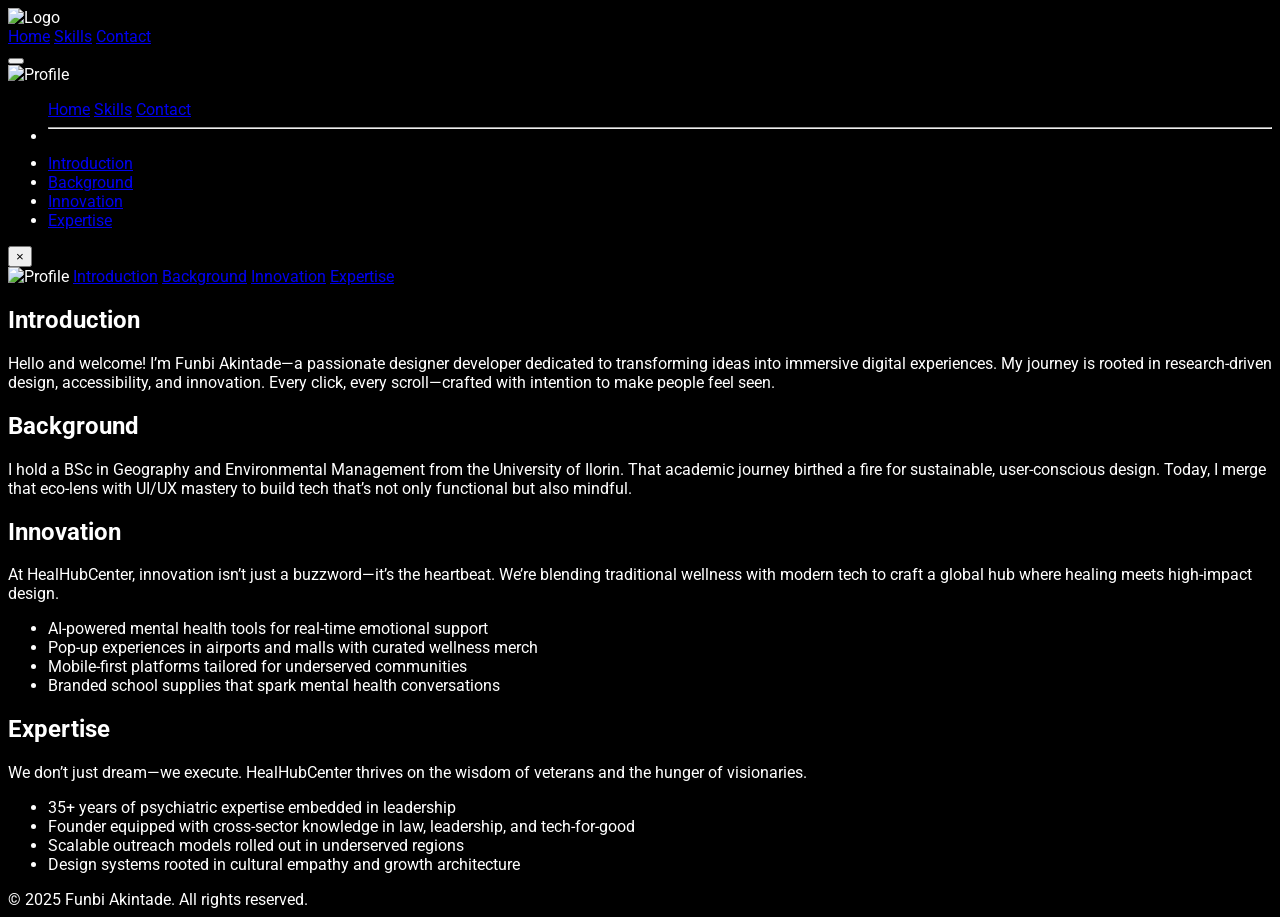
==== about.html @ 5e6c5bac "Updated portfolio layout, removed old CV, added new images" ====
<!DOCTYPE html>
<html lang="en">

<head>
  <meta charset="UTF-8" />
  <meta name="viewport" content="width=device-width, initial-scale=1.0" />
  <title>About - Funbi Akintade</title>
  <script src="https://cdn.tailwindcss.com"></script>
  <link href="https://fonts.googleapis.com/css2?family=Poppins:wght@700&family=Roboto:wght@400;700&display=swap"
    rel="stylesheet" />
  <style>
    :root {
      --primary-pink: #f30f48;
    }

    html {
      scroll-behavior: smooth;
    }

    body {
      background-color: #000;
      color: #fff;
      font-family: 'Roboto', sans-serif;
    }
  </style>
</head>

<body class="pt-20">
  <!-- HEADER -->
  <header class="fixed top-0 left-0 right-0 bg-black px-6 py-4 z-50 shadow-lg flex justify-between items-center">
    <img src="img/Black And White Minimalist Typography Personal Logo (1).png" alt="Logo" class="h-12">
    <nav class="hidden lg:flex gap-8">
      <a href="index.html" class="text-white font-medium hover:text-[#f30f48] transition">Home</a>
      <a href="skill.html" class="text-white font-medium hover:text-[#f30f48] transition">Skills</a>
      <a href="contact.html" class="text-white font-medium hover:text-[#f30f48] transition">Contact</a>
    </nav>
    <button class="lg:hidden flex flex-col space-y-1" onclick="toggleSidebar()">
      <span class="w-6 h-0.5 bg-white"></span>
      <span class="w-6 h-0.5 bg-white"></span>
      <span class="w-6 h-0.5 bg-white"></span>
    </button>
  </header>

  <!-- MOBILE SIDEBAR -->
  <!-- MOBILE SIDEBAR -->
 <div id="mobileSidebar" class="fixed inset-0 bg-black bg-opacity-95 z-40 hidden flex-col px-8 pt-24 space-y-6 transition duration-300 lg:hidden">
  <div class="flex justify-center">
      <img src="img/oppggg.PNG" alt="Profile" class="w-24 h-24 rounded-full object-cover shadow-lg">
    </div>
    <ul class="space-y-4">
        <a href="index.html" class="text-white text-lg font-semibold hover:text-[#f30f48]">Home</a>
        <a href="skill.html" class="text-white text-lg font-semibold hover:text-[#f30f48]">Skills</a>
        <a href="contact.html" class="text-white text-lg font-semibold hover:text-[#f30f48]">Contact</a>
      <li>
        <hr class="border-[#f30f48]">
      </li>
      <li>
        <a href="#introduction" class="text-white hover:text-[#f30f48]">Introduction</a>
      </li>
      <li>
        <a href="#background" class="text-white hover:text-[#f30f48]">Background</a>
      </li>
      <li>
        <a href="#impact" class="text-white hover:text-[#f30f48]">Innovation</a>
      </li>
      <li>
        <a href="#expertise" class="text-white hover:text-[#f30f48]">Expertise</a>
      </li>
    </ul>

    <button id="closeBtn" class="absolute top-4 right-4 text-3xl text-white">
      &times;
    </button>
  </div>


  <div class="flex">
    <!-- DESKTOP SIDEBAR -->
    <aside
      class="hidden lg:flex flex-col fixed top-0 left-0 h-full w-64 bg-[#080808] border-r border-[#f30f48] pt-28 px-4 space-y-6 z-30">
      <img src="img/oppggg.PNG" alt="Profile" class="w-24 h-24 rounded-full mx-auto object-cover shadow-lg">
      <a href="#introduction" class="text-white text-center hover:text-[#f30f48]">Introduction</a>
      <a href="#background" class="text-white text-center hover:text-[#f30f48]">Background</a>
      <a href="#impact" class="text-white text-center hover:text-[#f30f48]">Innovation</a>
      <a href="#expertise" class="text-white text-center hover:text-[#f30f48]">Expertise</a>
    </aside>

    <!-- MAIN CONTENT -->
    <main class="flex-1 lg:ml-64 px-6 py-12 space-y-16">
      <!-- Introduction -->
      <section id="introduction" class="p-6 bg-[#050505] border border-gray-800 rounded-xl shadow-xl">
        <h2 class="text-3xl font-bold text-[#f30f48] mb-4">Introduction</h2>
        <p class="text-lg text-gray-300 leading-relaxed">Hello and welcome! I’m Funbi Akintade—a passionate designer
          developer dedicated to transforming ideas into immersive digital experiences. My journey is rooted in
          research-driven design, accessibility, and innovation. Every click, every scroll—crafted with intention to
          make people feel seen.</p>
      </section>

      <!-- Background -->
      <section id="background" class="p-6 bg-[#050505] border border-gray-800 rounded-xl shadow-xl">
        <h2 class="text-3xl font-bold text-[#f30f48] mb-4">Background</h2>
        <p class="text-lg text-gray-300 leading-relaxed">I hold a BSc in Geography and Environmental Management from the
          University of Ilorin. That academic journey birthed a fire for sustainable, user-conscious design. Today, I
          merge that eco-lens with UI/UX mastery to build tech that’s not only functional but also mindful.</p>
      </section>

      <!-- Innovation -->
      <section id="impact" class="p-6 bg-[#050505] border border-gray-800 rounded-xl shadow-xl">
        <h2 class="text-3xl font-bold text-[#f30f48] mb-4">Innovation</h2>
        <p class="text-lg text-gray-300 leading-relaxed mb-4">At HealHubCenter, innovation isn’t just a buzzword—it’s
          the heartbeat. We’re blending traditional wellness with modern tech to craft a global hub where healing meets
          high-impact design.</p>
        <ul class="list-disc pl-6 text-gray-300 space-y-2">
          <li>AI-powered mental health tools for real-time emotional support</li>
          <li>Pop-up experiences in airports and malls with curated wellness merch</li>
          <li>Mobile-first platforms tailored for underserved communities</li>
          <li>Branded school supplies that spark mental health conversations</li>
        </ul>
      </section>

      <!-- Expertise -->
      <section id="expertise" class="p-6 bg-[#050505] border border-gray-800 rounded-xl shadow-xl">
        <h2 class="text-3xl font-bold text-[#f30f48] mb-4">Expertise</h2>
        <p class="text-lg text-gray-300 leading-relaxed mb-4">We don’t just dream—we execute. HealHubCenter thrives on
          the wisdom of veterans and the hunger of visionaries.</p>
        <ul class="list-disc pl-6 text-gray-300 space-y-2">
          <li>35+ years of psychiatric expertise embedded in leadership</li>
          <li>Founder equipped with cross-sector knowledge in law, leadership, and tech-for-good</li>
          <li>Scalable outreach models rolled out in underserved regions</li>
          <li>Design systems rooted in cultural empathy and growth architecture</li>
        </ul>
      </section>
    </main>
  </div>

  <!-- FOOTER -->
  <footer class="bg-black text-white text-center py-8 text-sm border-t border-gray-800">
    &copy; 2025 Funbi Akintade. All rights reserved.
  </footer>

  <script>
    function toggleSidebar() {
      document.getElementById('mobileSidebar').classList.toggle('hidden');
    }

    // Close sidebar with the close button
    document.addEventListener('DOMContentLoaded', function () {
      const closeBtn = document.getElementById('closeBtn');
      const mobileSidebar = document.getElementById('mobileSidebar');
      if (closeBtn && mobileSidebar) {
        closeBtn.addEventListener('click', function () {
          mobileSidebar.classList.add('hidden');
        });
      }
    });
  </script>
</body>

</html>
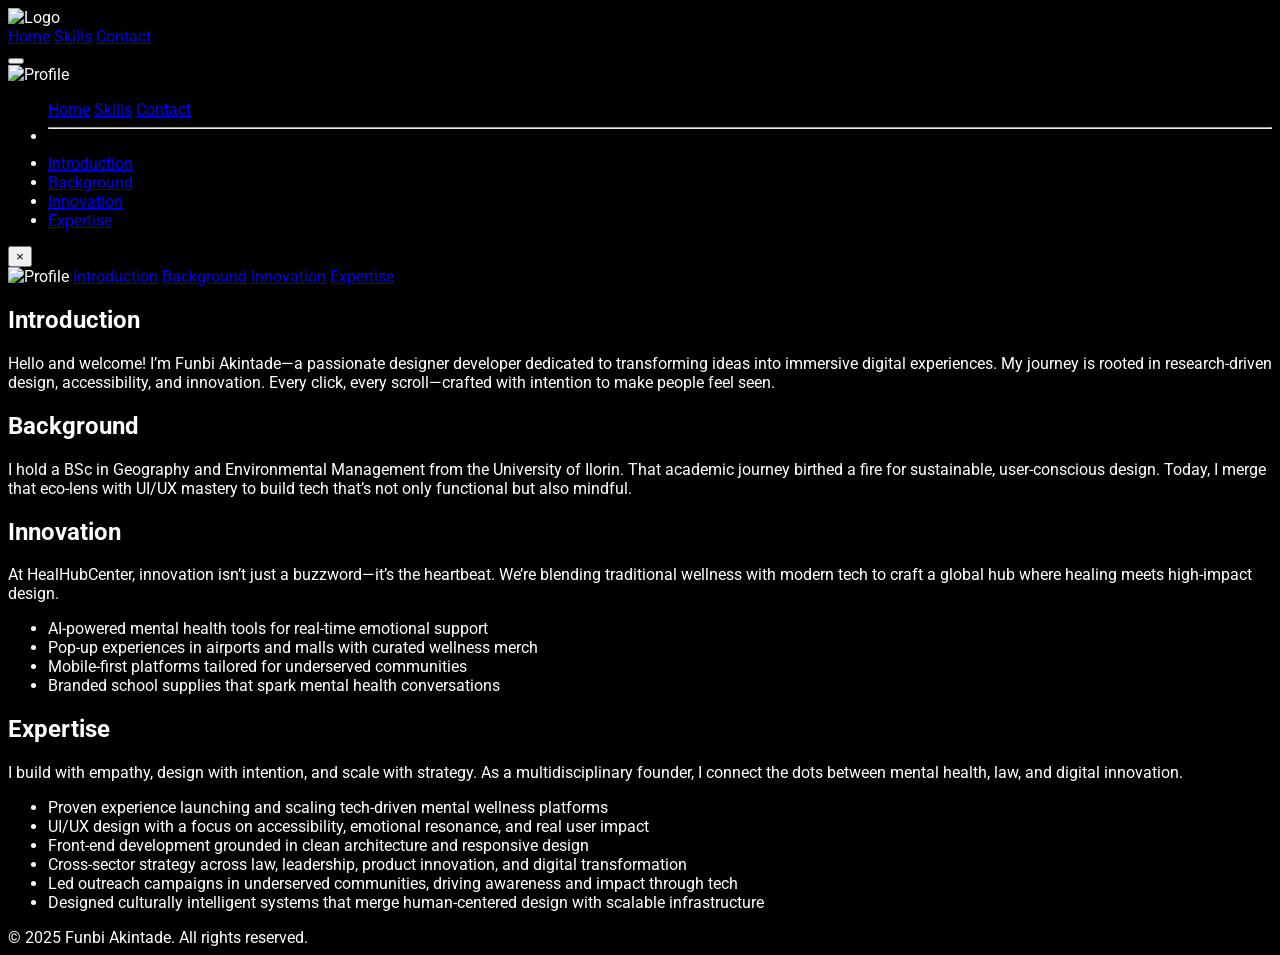
==== commit b93e0714: "Update Expertise section with multidisciplinary skills & UI/UX focus" ====
--- a/about.html
+++ b/about.html
@@ -43,14 +43,15 @@
 
   <!-- MOBILE SIDEBAR -->
   <!-- MOBILE SIDEBAR -->
- <div id="mobileSidebar" class="fixed inset-0 bg-black bg-opacity-95 z-40 hidden flex-col px-8 pt-24 space-y-6 transition duration-300 lg:hidden">
-  <div class="flex justify-center">
+  <div id="mobileSidebar"
+    class="fixed inset-0 bg-black bg-opacity-95 z-40 hidden flex-col px-8 pt-24 space-y-6 transition duration-300 lg:hidden">
+    <div class="flex justify-center">
       <img src="img/oppggg.PNG" alt="Profile" class="w-24 h-24 rounded-full object-cover shadow-lg">
     </div>
     <ul class="space-y-4">
-        <a href="index.html" class="text-white text-lg font-semibold hover:text-[#f30f48]">Home</a>
-        <a href="skill.html" class="text-white text-lg font-semibold hover:text-[#f30f48]">Skills</a>
-        <a href="contact.html" class="text-white text-lg font-semibold hover:text-[#f30f48]">Contact</a>
+      <a href="index.html" class="text-white text-lg font-semibold hover:text-[#f30f48]">Home</a>
+      <a href="skill.html" class="text-white text-lg font-semibold hover:text-[#f30f48]">Skills</a>
+      <a href="contact.html" class="text-white text-lg font-semibold hover:text-[#f30f48]">Contact</a>
       <li>
         <hr class="border-[#f30f48]">
       </li>
@@ -121,15 +122,20 @@
       <!-- Expertise -->
       <section id="expertise" class="p-6 bg-[#050505] border border-gray-800 rounded-xl shadow-xl">
         <h2 class="text-3xl font-bold text-[#f30f48] mb-4">Expertise</h2>
-        <p class="text-lg text-gray-300 leading-relaxed mb-4">We don’t just dream—we execute. HealHubCenter thrives on
-          the wisdom of veterans and the hunger of visionaries.</p>
+        <p class="text-lg text-gray-300 leading-relaxed mb-4">
+          I build with empathy, design with intention, and scale with strategy. As a multidisciplinary founder, I
+          connect the dots between mental health, law, and digital innovation.
+        </p>
         <ul class="list-disc pl-6 text-gray-300 space-y-2">
-          <li>35+ years of psychiatric expertise embedded in leadership</li>
-          <li>Founder equipped with cross-sector knowledge in law, leadership, and tech-for-good</li>
-          <li>Scalable outreach models rolled out in underserved regions</li>
-          <li>Design systems rooted in cultural empathy and growth architecture</li>
+          <li>Proven experience launching and scaling tech-driven mental wellness platforms</li>
+          <li>UI/UX design with a focus on accessibility, emotional resonance, and real user impact</li>
+          <li>Front-end development grounded in clean architecture and responsive design</li>
+          <li>Cross-sector strategy across law, leadership, product innovation, and digital transformation</li>
+          <li>Led outreach campaigns in underserved communities, driving awareness and impact through tech</li>
+          <li>Designed culturally intelligent systems that merge human-centered design with scalable infrastructure</li>
         </ul>
       </section>
+
     </main>
   </div>
 
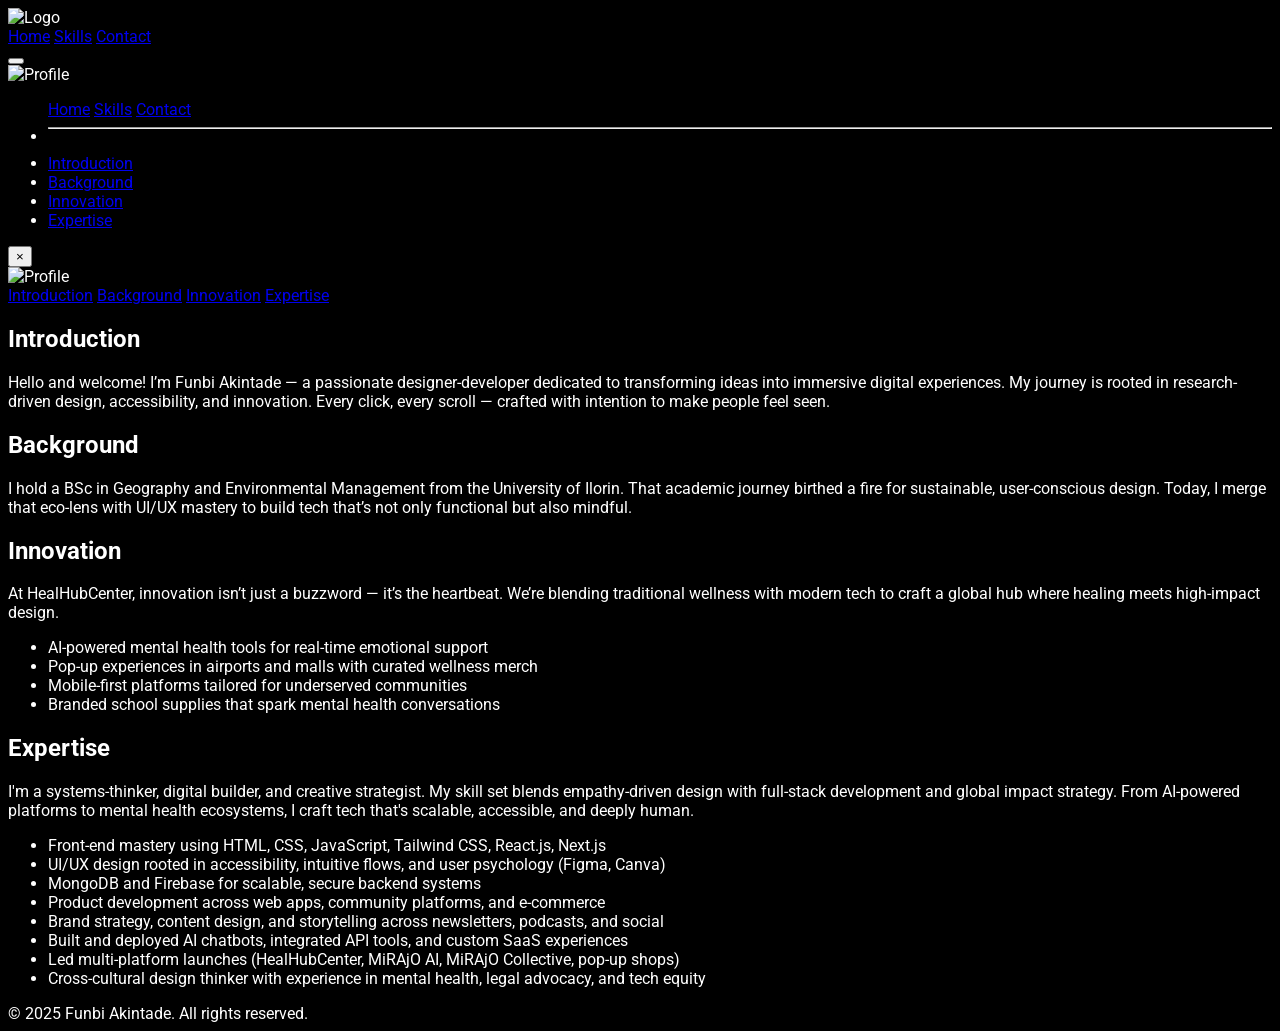
==== commit fe939113: "🔥 Updated portfolio UI and expertise section with latest project features" ====
--- a/about.html
+++ b/about.html
@@ -74,67 +74,65 @@
     </button>
   </div>
 
+<div class="flex">
+  <!-- DESKTOP SIDEBAR -->
+  <aside class="hidden lg:flex flex-col fixed top-0 left-0 h-full w-64 bg-[#080808] border-r border-[#f30f48] pt-28 px-6 space-y-8 z-30">
+    <img src="img/oppggg.PNG" alt="Profile" class="w-24 h-24 rounded-full mx-auto object-cover shadow-lg mb-4 border-2 border-[#f30f48]">
+    <nav class="flex flex-col space-y-6 text-center">
+      <a href="#introduction" class="text-white hover:text-[#f30f48] transition duration-300">Introduction</a>
+      <a href="#background" class="text-white hover:text-[#f30f48] transition duration-300">Background</a>
+      <a href="#impact" class="text-white hover:text-[#f30f48] transition duration-300">Innovation</a>
+      <a href="#expertise" class="text-white hover:text-[#f30f48] transition duration-300">Expertise</a>
+    </nav>
+  </aside>
 
-  <div class="flex">
-    <!-- DESKTOP SIDEBAR -->
-    <aside
-      class="hidden lg:flex flex-col fixed top-0 left-0 h-full w-64 bg-[#080808] border-r border-[#f30f48] pt-28 px-4 space-y-6 z-30">
-      <img src="img/oppggg.PNG" alt="Profile" class="w-24 h-24 rounded-full mx-auto object-cover shadow-lg">
-      <a href="#introduction" class="text-white text-center hover:text-[#f30f48]">Introduction</a>
-      <a href="#background" class="text-white text-center hover:text-[#f30f48]">Background</a>
-      <a href="#impact" class="text-white text-center hover:text-[#f30f48]">Innovation</a>
-      <a href="#expertise" class="text-white text-center hover:text-[#f30f48]">Expertise</a>
-    </aside>
+  <!-- MAIN CONTENT -->
+  <main class="flex-1 lg:ml-64 px-6 py-12 space-y-16">
+    <!-- Introduction -->
+    <section id="introduction" class="p-6 bg-[#050505] border border-gray-800 rounded-xl shadow-xl max-w-4xl mx-auto">
+      <h2 class="text-3xl font-bold text-[#f30f48] mb-4">Introduction</h2>
+      <p class="text-lg text-gray-300 leading-loose">Hello and welcome! I’m Funbi Akintade — a passionate designer-developer dedicated to transforming ideas into immersive digital experiences. My journey is rooted in research-driven design, accessibility, and innovation. Every click, every scroll — crafted with intention to make people feel seen.</p>
+    </section>
 
-    <!-- MAIN CONTENT -->
-    <main class="flex-1 lg:ml-64 px-6 py-12 space-y-16">
-      <!-- Introduction -->
-      <section id="introduction" class="p-6 bg-[#050505] border border-gray-800 rounded-xl shadow-xl">
-        <h2 class="text-3xl font-bold text-[#f30f48] mb-4">Introduction</h2>
-        <p class="text-lg text-gray-300 leading-relaxed">Hello and welcome! I’m Funbi Akintade—a passionate designer
-          developer dedicated to transforming ideas into immersive digital experiences. My journey is rooted in
-          research-driven design, accessibility, and innovation. Every click, every scroll—crafted with intention to
-          make people feel seen.</p>
-      </section>
+    <!-- Background -->
+    <section id="background" class="p-6 bg-[#050505] border border-gray-800 rounded-xl shadow-xl max-w-4xl mx-auto">
+      <h2 class="text-3xl font-bold text-[#f30f48] mb-4">Background</h2>
+      <p class="text-lg text-gray-300 leading-loose">I hold a BSc in Geography and Environmental Management from the University of Ilorin. That academic journey birthed a fire for sustainable, user-conscious design. Today, I merge that eco-lens with UI/UX mastery to build tech that’s not only functional but also mindful.</p>
+    </section>
 
-      <!-- Background -->
-      <section id="background" class="p-6 bg-[#050505] border border-gray-800 rounded-xl shadow-xl">
-        <h2 class="text-3xl font-bold text-[#f30f48] mb-4">Background</h2>
-        <p class="text-lg text-gray-300 leading-relaxed">I hold a BSc in Geography and Environmental Management from the
-          University of Ilorin. That academic journey birthed a fire for sustainable, user-conscious design. Today, I
-          merge that eco-lens with UI/UX mastery to build tech that’s not only functional but also mindful.</p>
-      </section>
+    <!-- Innovation -->
+    <section id="impact" class="p-6 bg-[#050505] border border-gray-800 rounded-xl shadow-xl max-w-4xl mx-auto">
+      <h2 class="text-3xl font-bold text-[#f30f48] mb-4">Innovation</h2>
+      <p class="text-lg text-gray-300 leading-loose mb-4">At HealHubCenter, innovation isn’t just a buzzword — it’s the heartbeat. We’re blending traditional wellness with modern tech to craft a global hub where healing meets high-impact design.</p>
+      <ul class="list-disc pl-6 text-gray-300 space-y-2">
+        <li>AI-powered mental health tools for real-time emotional support</li>
+        <li>Pop-up experiences in airports and malls with curated wellness merch</li>
+        <li>Mobile-first platforms tailored for underserved communities</li>
+        <li>Branded school supplies that spark mental health conversations</li>
+      </ul>
+    </section>
 
-      <!-- Innovation -->
-      <section id="impact" class="p-6 bg-[#050505] border border-gray-800 rounded-xl shadow-xl">
-        <h2 class="text-3xl font-bold text-[#f30f48] mb-4">Innovation</h2>
-        <p class="text-lg text-gray-300 leading-relaxed mb-4">At HealHubCenter, innovation isn’t just a buzzword—it’s
-          the heartbeat. We’re blending traditional wellness with modern tech to craft a global hub where healing meets
-          high-impact design.</p>
-        <ul class="list-disc pl-6 text-gray-300 space-y-2">
-          <li>AI-powered mental health tools for real-time emotional support</li>
-          <li>Pop-up experiences in airports and malls with curated wellness merch</li>
-          <li>Mobile-first platforms tailored for underserved communities</li>
-          <li>Branded school supplies that spark mental health conversations</li>
+
+      <!-- Expertise -->
+      <section id="expertise" class="p-6 bg-[#050505] border border-gray-800 rounded-xl shadow-xl max-w-4xl mx-auto">
+        <h2 class="text-3xl font-bold text-[#f30f48] mb-4">Expertise</h2>
+        <p class="text-lg text-gray-300 leading-loose mb-6">
+          I'm a systems-thinker, digital builder, and creative strategist. My skill set blends empathy-driven design
+          with full-stack development and global impact strategy. From AI-powered platforms to mental health ecosystems,
+          I craft tech that's scalable, accessible, and deeply human.
+        </p>
+        <ul class="list-disc pl-6 text-gray-300 space-y-3">
+          <li>Front-end mastery using HTML, CSS, JavaScript, Tailwind CSS, React.js, Next.js</li>
+          <li>UI/UX design rooted in accessibility, intuitive flows, and user psychology (Figma, Canva)</li>
+          <li>MongoDB and Firebase for scalable, secure backend systems</li>
+          <li>Product development across web apps, community platforms, and e-commerce</li>
+          <li>Brand strategy, content design, and storytelling across newsletters, podcasts, and social</li>
+          <li>Built and deployed AI chatbots, integrated API tools, and custom SaaS experiences</li>
+          <li>Led multi-platform launches (HealHubCenter, MiRAjO AI, MiRAjO Collective, pop-up shops)</li>
+          <li>Cross-cultural design thinker with experience in mental health, legal advocacy, and tech equity</li>
         </ul>
       </section>
 
-      <!-- Expertise -->
-      <section id="expertise" class="p-6 bg-[#050505] border border-gray-800 rounded-xl shadow-xl">
-        <h2 class="text-3xl font-bold text-[#f30f48] mb-4">Expertise</h2>
-        <p class="text-lg text-gray-300 leading-relaxed mb-4">
-          I build with empathy, design with intention, and scale with strategy. As a multidisciplinary founder, I
-          connect the dots between mental health, law, and digital innovation.
-        </p>
-        <ul class="list-disc pl-6 text-gray-300 space-y-2">
-          <li>Proven experience launching and scaling tech-driven mental wellness platforms</li>
-          <li>UI/UX design with a focus on accessibility, emotional resonance, and real user impact</li>
-          <li>Front-end development grounded in clean architecture and responsive design</li>
-          <li>Cross-sector strategy across law, leadership, product innovation, and digital transformation</li>
-          <li>Led outreach campaigns in underserved communities, driving awareness and impact through tech</li>
-          <li>Designed culturally intelligent systems that merge human-centered design with scalable infrastructure</li>
-        </ul>
-      </section>
 
     </main>
   </div>
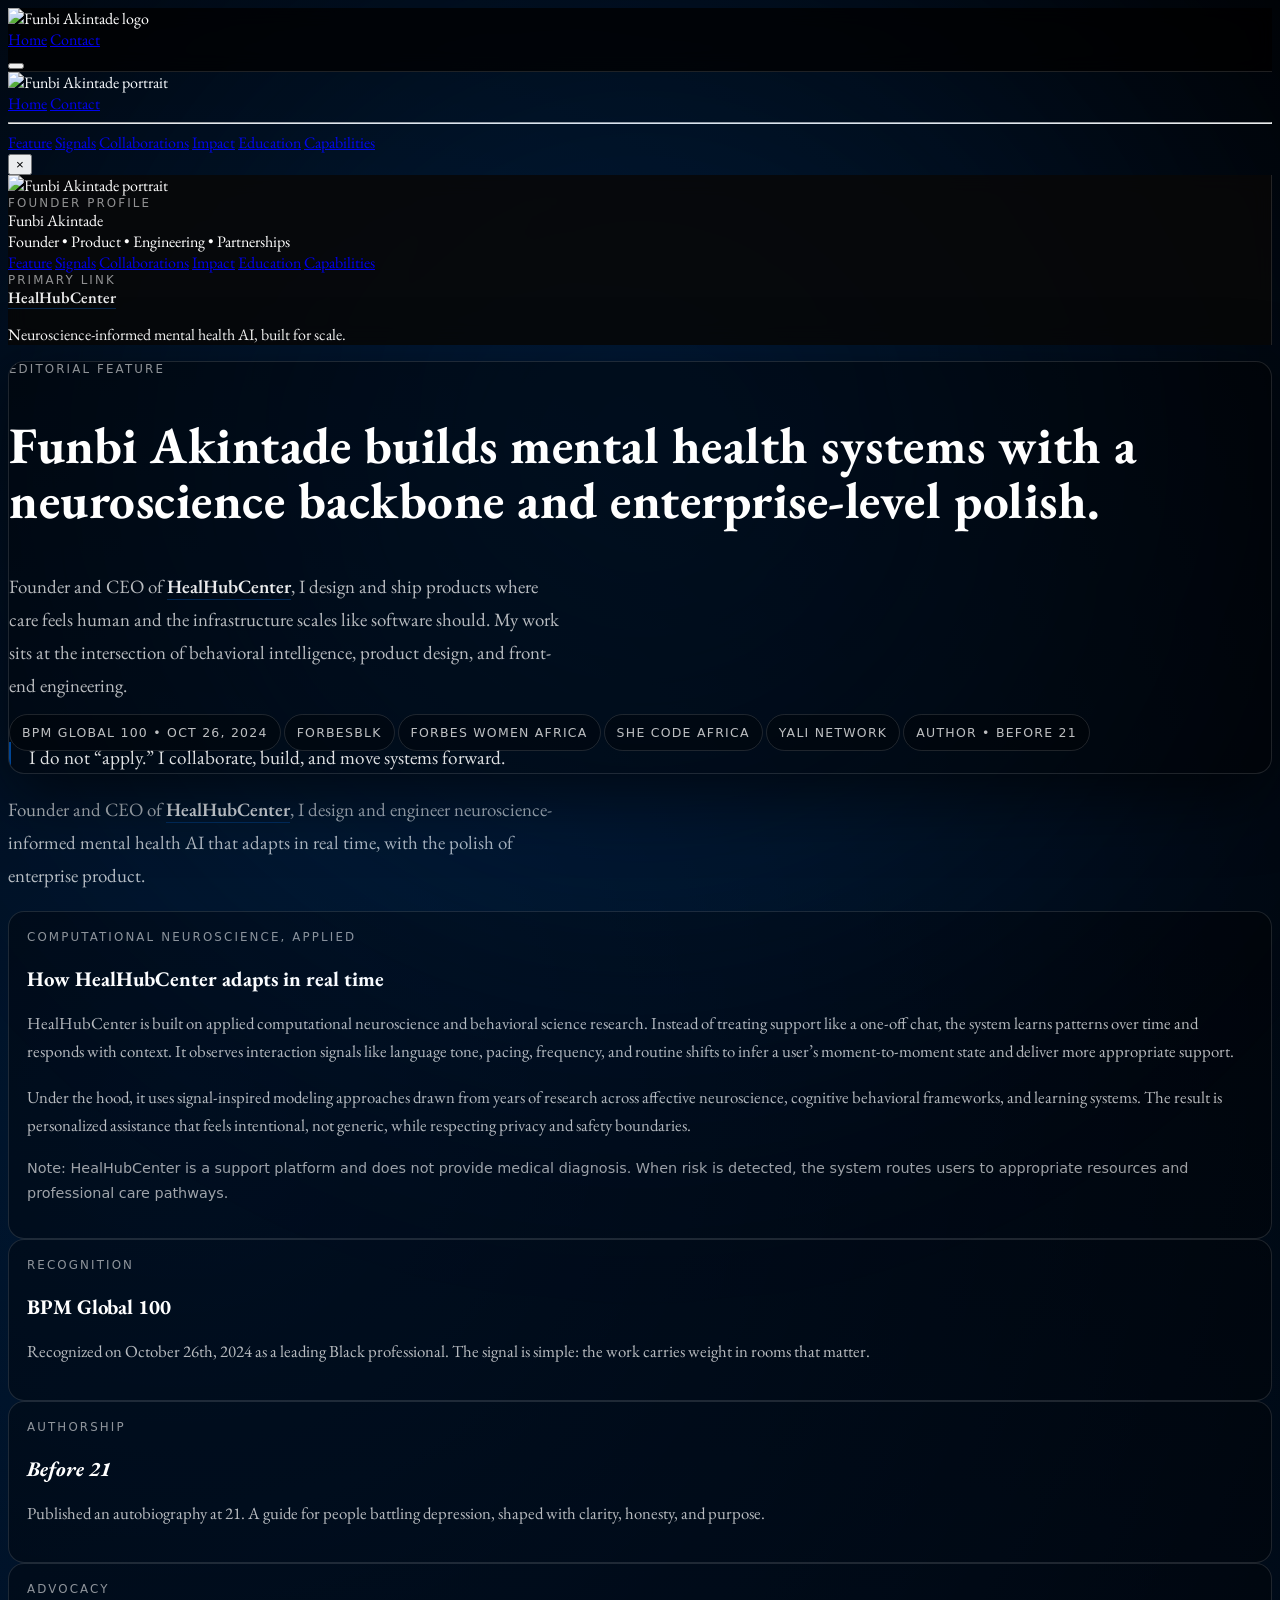
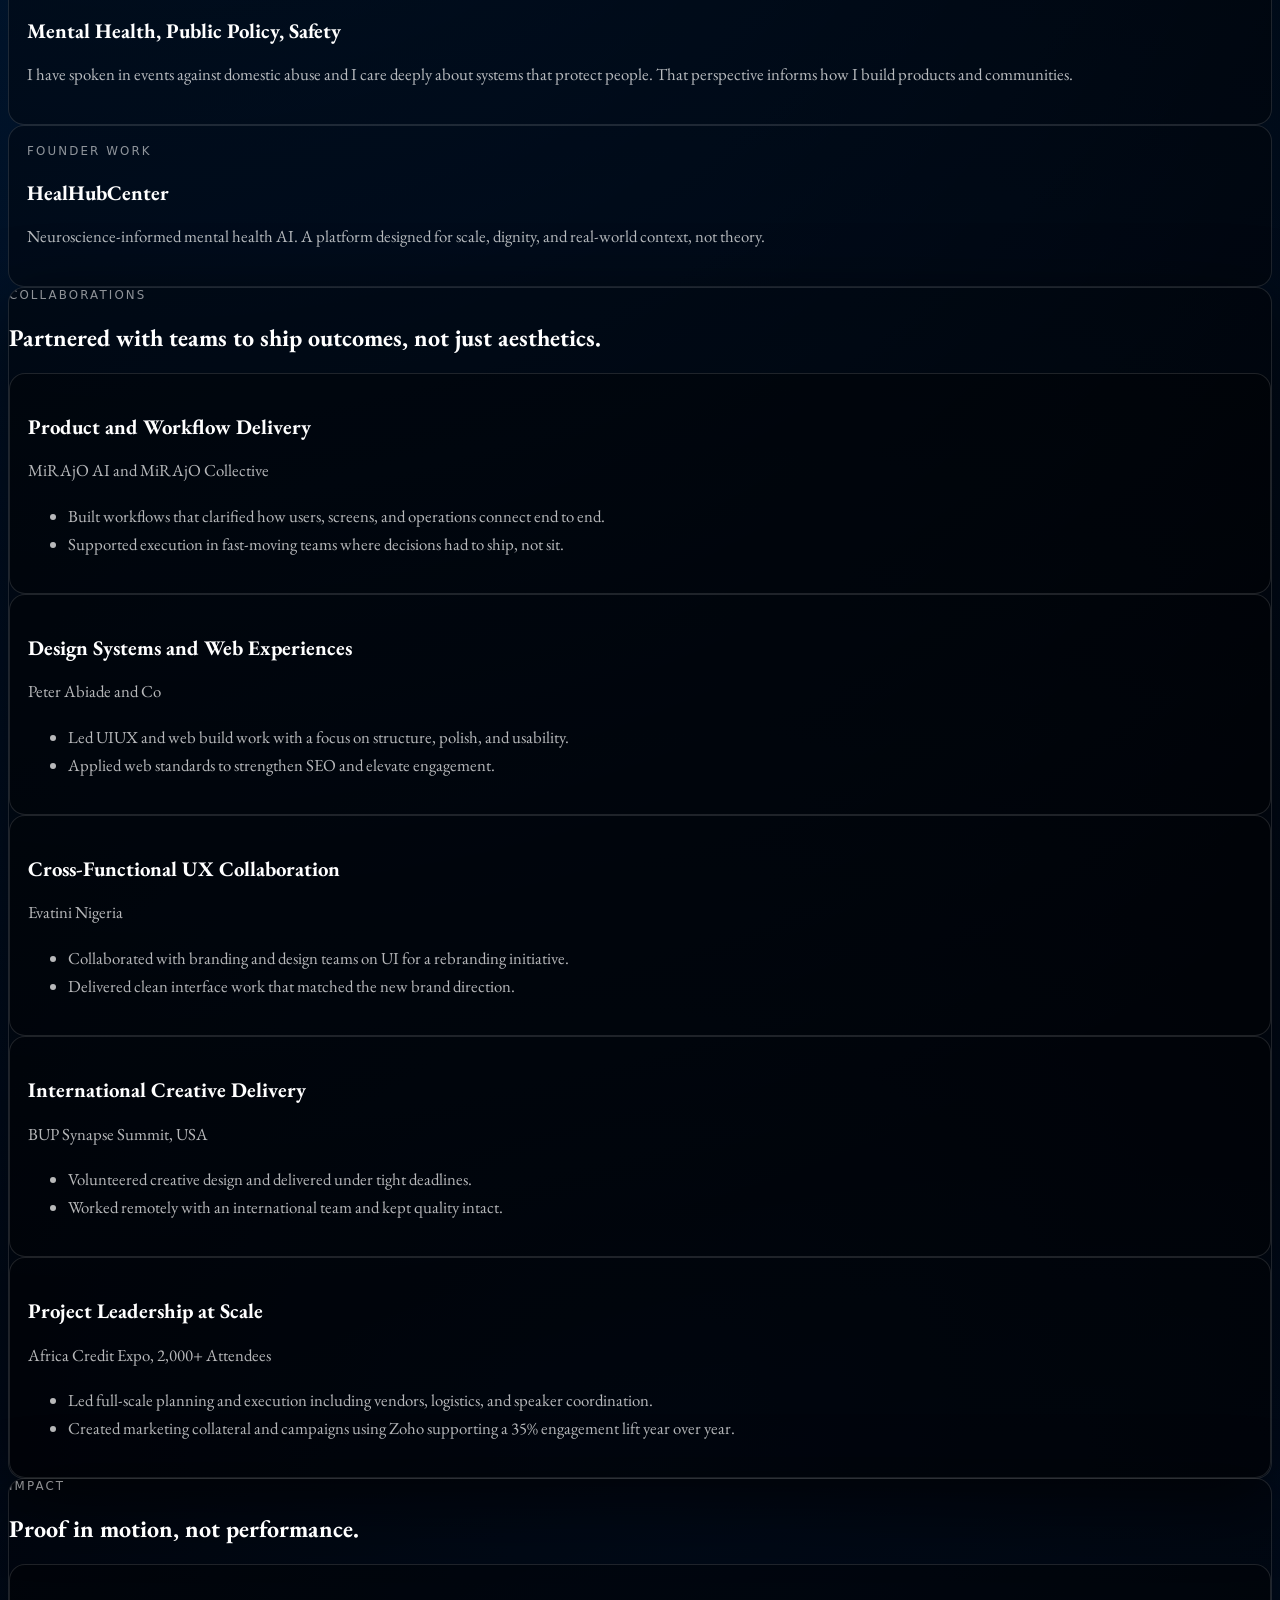
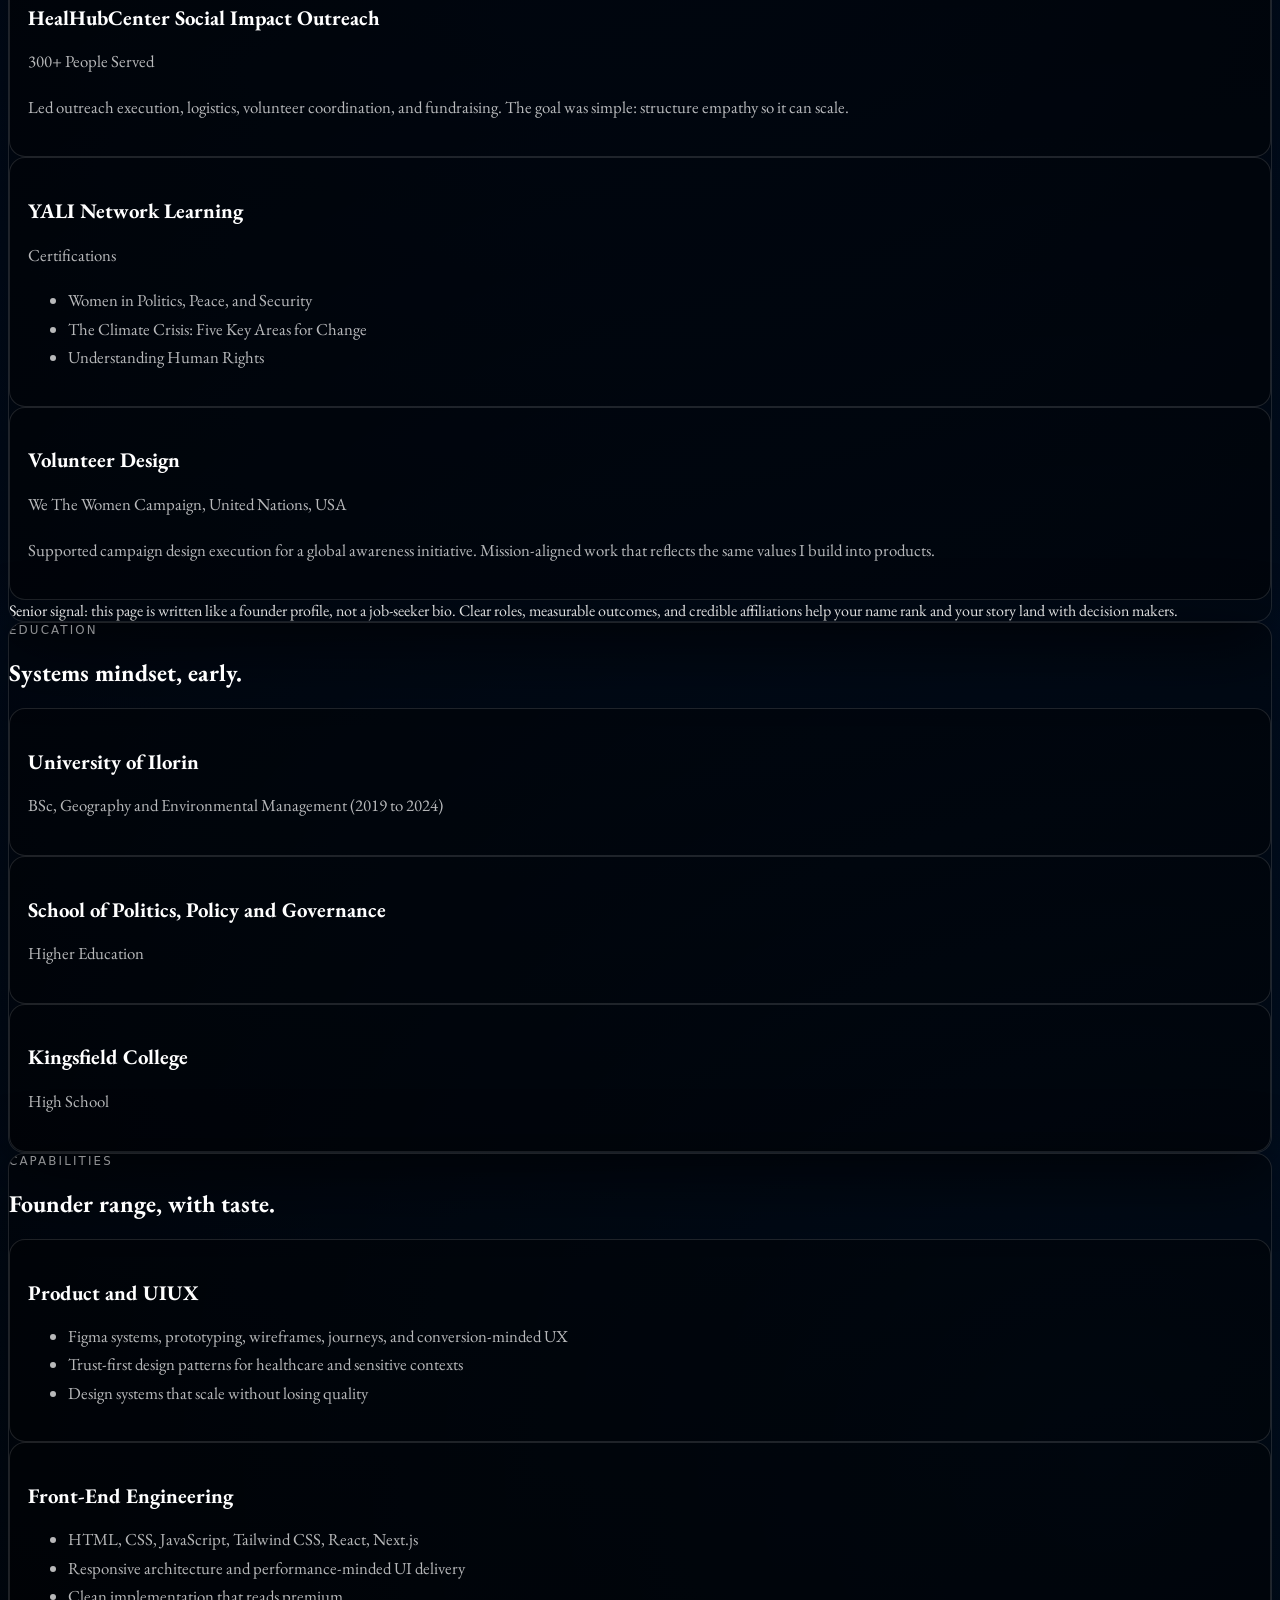
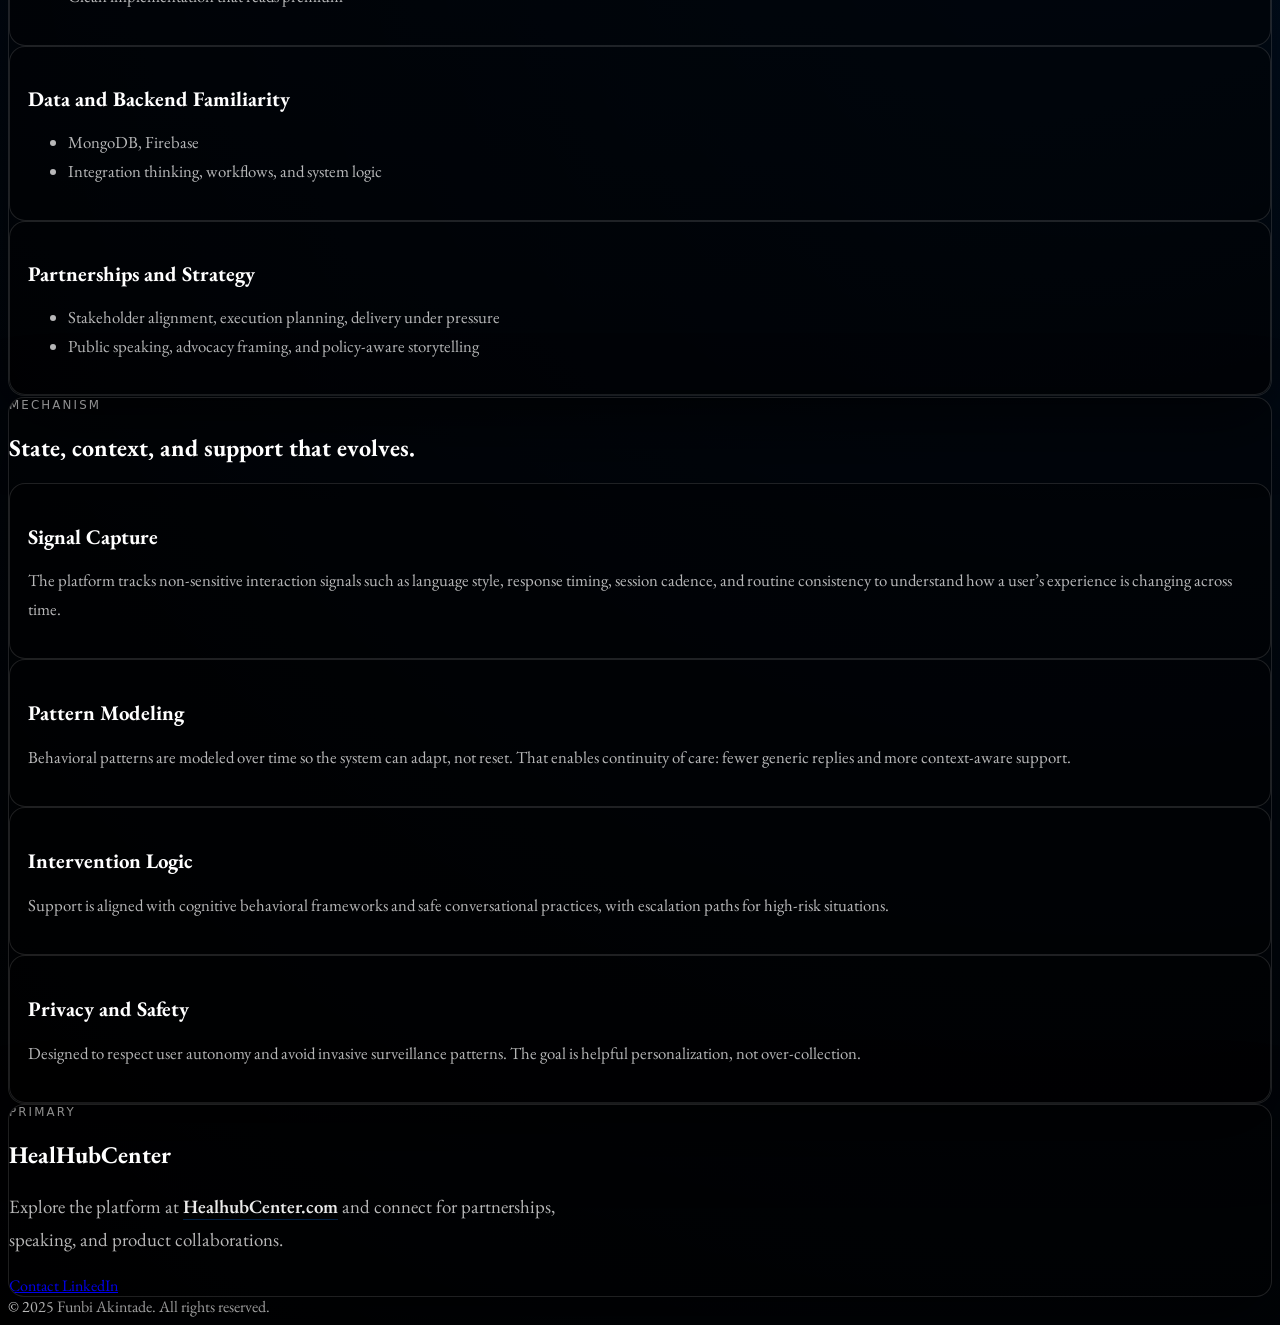
==== commit b9cd8cf9: "Premium portfolio update: redesign, refined positioning, removed skills page" ====
--- a/about.html
+++ b/about.html
@@ -4,13 +4,68 @@
 <head>
   <meta charset="UTF-8" />
   <meta name="viewport" content="width=device-width, initial-scale=1.0" />
-  <title>About - Funbi Akintade</title>
+
+  <!-- Primary SEO -->
+  <title>Funbi Akintade | Founder of HealHubCenter | Product • Engineering • Partnerships • Advocacy</title>
+  <meta name="description"
+    content="Funbi Akintade is the Founder and CEO of HealHubCenter, building neuroscience-informed mental health AI. BPM Global 100 honoree (Oct 26, 2024). Product designer and front-end engineer focused on enterprise-grade experiences, partnerships, and scalable systems. Member of ForbesBLK, Forbes Women Africa, She Code Africa, and YALI Network. Published author of Before 21." />
+  <meta name="robots" content="index, follow" />
+  <link rel="canonical" href="https://boisterous-meerkat-45f2ab.netlify.app/about.html" />
+
+  <!-- Open Graph -->
+  <meta property="og:title"
+    content="Funbi Akintade | Founder of HealHubCenter | Product • Engineering • Partnerships" />
+  <meta property="og:description"
+    content="Founder building neuroscience-informed mental health AI. BPM Global 100 honoree. Product, front-end engineering, partnerships, and advocacy. Published author of Before 21." />
+  <meta property="og:type" content="profile" />
+  <meta property="og:image"
+    content="https://boisterous-meerkat-45f2ab.netlify.app/img/Black%20And%20White%20Minimalist%20Typography%20Personal%20Logo%20(1).png" />
+  <meta property="og:url" content="https://boisterous-meerkat-45f2ab.netlify.app/about.html" />
+
+  <!-- Twitter -->
+  <meta name="twitter:card" content="summary_large_image" />
+
+  <!-- Fonts -->
+  <link rel="preconnect" href="https://fonts.googleapis.com" />
+  <link rel="preconnect" href="https://fonts.gstatic.com" crossorigin />
+  <link rel="stylesheet"
+    href="https://fonts.googleapis.com/css2?family=EB+Garamond:wght@400;500;600;700&display=swap" />
+
   <script src="https://cdn.tailwindcss.com"></script>
-  <link href="https://fonts.googleapis.com/css2?family=Poppins:wght@700&family=Roboto:wght@400;700&display=swap"
-    rel="stylesheet" />
+
+  <!-- JSON-LD Person Schema -->
+  <script type="application/ld+json">
+  {
+    "@context": "https://schema.org",
+    "@type": "Person",
+    "name": "Funbi Akintade",
+    "jobTitle": "Founder and CEO, Product Designer, Front-End Engineer",
+    "description": "Founder and CEO of HealHubCenter building neuroscience-informed mental health AI. BPM Global 100 honoree (Oct 26, 2024). Member of ForbesBLK, Forbes Women Africa, She Code Africa, and YALI Network. Published author of Before 21.",
+    "worksFor": {
+      "@type": "Organization",
+      "name": "HealHubCenter"
+    },
+    "alumniOf": {
+      "@type": "CollegeOrUniversity",
+      "name": "University of Ilorin"
+    },
+    "sameAs": [
+      "https://www.linkedin.com/in/funbi-akintade-59a4ba237"
+    ]
+  }
+  </script>
+
   <style>
     :root {
-      --primary-pink: #f30f48;
+      --bg: #000;
+      --border: rgba(255, 255, 255, 0.12);
+      --border2: rgba(255, 255, 255, 0.18);
+      --dim: rgba(255, 255, 255, 0.72);
+
+      --blue: rgba(0, 119, 255, 0.92);
+      --blueA: rgba(0, 119, 255, 0.18);
+      --blueB: rgba(0, 119, 255, 0.12);
+      --blueC: rgba(0, 60, 150, 0.25);
     }
 
     html {
@@ -18,23 +73,216 @@
     }
 
     body {
-      background-color: #000;
+      background:
+        radial-gradient(circle at 14% 18%, var(--blueA), transparent 35%),
+        radial-gradient(circle at 86% 76%, var(--blueB), transparent 40%),
+        radial-gradient(circle at 50% 50%, var(--blueC), #000 70%);
+      background-color: var(--bg);
       color: #fff;
-      font-family: 'Roboto', sans-serif;
+      font-family: 'EB Garamond', serif;
+      overflow-x: hidden;
+    }
+
+    body::before {
+      content: "";
+      position: fixed;
+      inset: -30%;
+      background: radial-gradient(circle, rgba(0, 119, 255, 0.16) 0%, transparent 60%);
+      animation: floatGlow 18s ease-in-out infinite alternate;
+      pointer-events: none;
+      z-index: 0;
+      filter: blur(120px);
+    }
+
+    @keyframes floatGlow {
+      0% {
+        transform: translate(-10%, -10%) scale(1);
+      }
+
+      50% {
+        transform: translate(10%, 5%) scale(1.1);
+      }
+
+      100% {
+        transform: translate(0%, 15%) scale(1);
+      }
+    }
+
+    .glass-header {
+      background: rgba(0, 0, 0, 0.75);
+      backdrop-filter: blur(10px);
+      border-bottom: 1px solid var(--border);
+    }
+
+    .glass-side {
+      background: rgba(8, 8, 8, 0.86);
+      backdrop-filter: blur(10px);
+      border-right: 1px solid var(--border);
+    }
+
+    .brand-link {
+      color: rgba(255, 255, 255, 0.92);
+      text-decoration: none;
+      border-bottom: 1px solid rgba(0, 119, 255, 0.25);
+      transition: color 0.2s ease, border-color 0.2s ease;
+      font-weight: 600;
+    }
+
+    .brand-link:hover {
+      color: var(--blue);
+      border-color: rgba(0, 119, 255, 0.6);
+    }
+
+    .panel {
+      background: rgba(0, 0, 0, 0.46);
+      border: 1px solid var(--border);
+      border-radius: 16px;
+      box-shadow: 0 20px 70px rgba(0, 0, 0, 0.65);
+      position: relative;
+      overflow: hidden;
+    }
+
+    .panel::after {
+      content: "";
+      position: absolute;
+      inset: -40%;
+      background: linear-gradient(110deg, transparent 40%, rgba(255, 255, 255, 0.06) 50%, transparent 60%);
+      transform: translateX(-60%) rotate(2deg);
+      opacity: 0;
+      pointer-events: none;
+      animation: shimmer 9s ease-in-out infinite;
+    }
+
+    @keyframes shimmer {
+      0% {
+        transform: translateX(-60%) rotate(2deg);
+        opacity: 0;
+      }
+
+      12% {
+        opacity: 0.18;
+      }
+
+      22% {
+        opacity: 0.06;
+      }
+
+      45% {
+        transform: translateX(60%) rotate(2deg);
+        opacity: 0;
+      }
+
+      100% {
+        transform: translateX(60%) rotate(2deg);
+        opacity: 0;
+      }
+    }
+
+    .kicker {
+      font-family: system-ui, -apple-system, Segoe UI, Roboto, Arial, sans-serif;
+      letter-spacing: 0.18em;
+      text-transform: uppercase;
+      color: rgba(255, 255, 255, 0.56);
+      font-size: 0.74rem;
+    }
+
+    .headline {
+      font-size: clamp(2.2rem, 4vw, 3.5rem);
+      line-height: 1.06;
+      letter-spacing: 0.01em;
+      font-weight: 700;
+    }
+
+    .subhead {
+      color: var(--dim);
+      line-height: 1.75;
+      font-size: 1.18rem;
+      max-width: 62ch;
+    }
+
+    .pull-quote {
+      border-left: 2px solid rgba(0, 119, 255, 0.55);
+      padding-left: 18px;
+      color: rgba(255, 255, 255, 0.88);
+      font-size: 1.2rem;
+      line-height: 1.65;
+    }
+
+    .chip {
+      font-family: system-ui, -apple-system, Segoe UI, Roboto, Arial, sans-serif;
+      border: 1px solid var(--border);
+      background: rgba(0, 0, 0, 0.32);
+      border-radius: 999px;
+      padding: 10px 12px;
+      font-size: 0.78rem;
+      letter-spacing: 0.1em;
+      text-transform: uppercase;
+      color: rgba(255, 255, 255, 0.74);
+      transition: transform 0.2s ease, border-color 0.2s ease;
+    }
+
+    .chip:hover {
+      transform: translateY(-2px);
+      border-color: var(--border2);
+    }
+
+    .card {
+      background: rgba(0, 0, 0, 0.34);
+      border: 1px solid var(--border);
+      border-radius: 16px;
+      padding: 18px;
+      transition: transform 0.22s ease, border-color 0.22s ease, box-shadow 0.22s ease;
+    }
+
+    .card:hover {
+      transform: translateY(-6px);
+      border-color: var(--border2);
+      box-shadow: 0 18px 60px rgba(0, 0, 0, 0.7);
+    }
+
+    .card h3 {
+      font-size: 1.3rem;
+      font-weight: 700;
+      margin-bottom: 8px;
+    }
+
+    .card p,
+    .card li {
+      color: var(--dim);
+      line-height: 1.7;
+      font-size: 1.05rem;
+    }
+
+    .fx {
+      opacity: 0;
+      transform: translateY(18px);
+      transition: opacity 0.75s cubic-bezier(0.16, 1, 0.3, 1),
+        transform 0.75s cubic-bezier(0.16, 1, 0.3, 1);
+      will-change: opacity, transform;
+    }
+
+    .fx.in {
+      opacity: 1;
+      transform: translateY(0);
+    }
+
+    .side-link:hover {
+      color: var(--blue);
     }
   </style>
 </head>
 
 <body class="pt-20">
   <!-- HEADER -->
-  <header class="fixed top-0 left-0 right-0 bg-black px-6 py-4 z-50 shadow-lg flex justify-between items-center">
-    <img src="img/Black And White Minimalist Typography Personal Logo (1).png" alt="Logo" class="h-12">
+  <header class="fixed top-0 left-0 right-0 px-6 py-4 z-50 shadow-lg flex justify-between items-center glass-header">
+    <img src="img/Black And White Minimalist Typography Personal Logo (1).png" alt="Funbi Akintade logo" class="h-12">
+
     <nav class="hidden lg:flex gap-8">
-      <a href="index.html" class="text-white font-medium hover:text-[#f30f48] transition">Home</a>
-      <a href="skill.html" class="text-white font-medium hover:text-[#f30f48] transition">Skills</a>
-      <a href="contact.html" class="text-white font-medium hover:text-[#f30f48] transition">Contact</a>
+      <a href="index.html" class="text-white font-medium hover:text-[rgba(0,119,255,0.92)] transition">Home</a>
+      <a href="contact.html" class="text-white font-medium hover:text-[rgba(0,119,255,0.92)] transition">Contact</a>
     </nav>
-    <button class="lg:hidden flex flex-col space-y-1" onclick="toggleSidebar()">
+
+    <button class="lg:hidden flex flex-col space-y-1" onclick="toggleSidebar()" aria-label="Open menu">
       <span class="w-6 h-0.5 bg-white"></span>
       <span class="w-6 h-0.5 bg-white"></span>
       <span class="w-6 h-0.5 bg-white"></span>
@@ -42,112 +290,417 @@
   </header>
 
   <!-- MOBILE SIDEBAR -->
-  <!-- MOBILE SIDEBAR -->
   <div id="mobileSidebar"
-    class="fixed inset-0 bg-black bg-opacity-95 z-40 hidden flex-col px-8 pt-24 space-y-6 transition duration-300 lg:hidden">
+    class="fixed inset-0 bg-black bg-opacity-95 z-40 hidden flex-col px-8 pt-24 space-y-6 lg:hidden">
     <div class="flex justify-center">
-      <img src="img/oppggg.PNG" alt="Profile" class="w-24 h-24 rounded-full object-cover shadow-lg">
+      <img src="img/oppggg.PNG" alt="Funbi Akintade portrait"
+        class="w-24 h-24 rounded-full object-cover shadow-lg border border-[rgba(255,255,255,0.12)]">
     </div>
-    <ul class="space-y-4">
-      <a href="index.html" class="text-white text-lg font-semibold hover:text-[#f30f48]">Home</a>
-      <a href="skill.html" class="text-white text-lg font-semibold hover:text-[#f30f48]">Skills</a>
-      <a href="contact.html" class="text-white text-lg font-semibold hover:text-[#f30f48]">Contact</a>
-      <li>
-        <hr class="border-[#f30f48]">
-      </li>
-      <li>
-        <a href="#introduction" class="text-white hover:text-[#f30f48]">Introduction</a>
-      </li>
-      <li>
-        <a href="#background" class="text-white hover:text-[#f30f48]">Background</a>
-      </li>
-      <li>
-        <a href="#impact" class="text-white hover:text-[#f30f48]">Innovation</a>
-      </li>
-      <li>
-        <a href="#expertise" class="text-white hover:text-[#f30f48]">Expertise</a>
-      </li>
-    </ul>
-
-    <button id="closeBtn" class="absolute top-4 right-4 text-3xl text-white">
+
+    <div class="flex flex-col gap-4">
+      <a href="index.html" class="text-white text-lg font-semibold hover:text-[rgba(0,119,255,0.92)]">Home</a>
+       <a href="contact.html" class="text-white text-lg font-semibold hover:text-[rgba(0,119,255,0.92)]">Contact</a>
+      <hr class="border-[rgba(255,255,255,0.12)] my-2" />
+      <a href="#feature" class="text-white hover:text-[rgba(0,119,255,0.92)]">Feature</a>
+      <a href="#signals" class="text-white hover:text-[rgba(0,119,255,0.92)]">Signals</a>
+      <a href="#collabs" class="text-white hover:text-[rgba(0,119,255,0.92)]">Collaborations</a>
+      <a href="#impact" class="text-white hover:text-[rgba(0,119,255,0.92)]">Impact</a>
+      <a href="#education" class="text-white hover:text-[rgba(0,119,255,0.92)]">Education</a>
+      <a href="#capabilities" class="text-white hover:text-[rgba(0,119,255,0.92)]">Capabilities</a>
+    </div>
+
+    <button id="closeBtn" class="absolute top-4 right-4 text-4xl text-white" aria-label="Close menu">
       &times;
     </button>
   </div>
 
-<div class="flex">
-  <!-- DESKTOP SIDEBAR -->
-  <aside class="hidden lg:flex flex-col fixed top-0 left-0 h-full w-64 bg-[#080808] border-r border-[#f30f48] pt-28 px-6 space-y-8 z-30">
-    <img src="img/oppggg.PNG" alt="Profile" class="w-24 h-24 rounded-full mx-auto object-cover shadow-lg mb-4 border-2 border-[#f30f48]">
-    <nav class="flex flex-col space-y-6 text-center">
-      <a href="#introduction" class="text-white hover:text-[#f30f48] transition duration-300">Introduction</a>
-      <a href="#background" class="text-white hover:text-[#f30f48] transition duration-300">Background</a>
-      <a href="#impact" class="text-white hover:text-[#f30f48] transition duration-300">Innovation</a>
-      <a href="#expertise" class="text-white hover:text-[#f30f48] transition duration-300">Expertise</a>
-    </nav>
-  </aside>
-
-  <!-- MAIN CONTENT -->
-  <main class="flex-1 lg:ml-64 px-6 py-12 space-y-16">
-    <!-- Introduction -->
-    <section id="introduction" class="p-6 bg-[#050505] border border-gray-800 rounded-xl shadow-xl max-w-4xl mx-auto">
-      <h2 class="text-3xl font-bold text-[#f30f48] mb-4">Introduction</h2>
-      <p class="text-lg text-gray-300 leading-loose">Hello and welcome! I’m Funbi Akintade — a passionate designer-developer dedicated to transforming ideas into immersive digital experiences. My journey is rooted in research-driven design, accessibility, and innovation. Every click, every scroll — crafted with intention to make people feel seen.</p>
-    </section>
-
-    <!-- Background -->
-    <section id="background" class="p-6 bg-[#050505] border border-gray-800 rounded-xl shadow-xl max-w-4xl mx-auto">
-      <h2 class="text-3xl font-bold text-[#f30f48] mb-4">Background</h2>
-      <p class="text-lg text-gray-300 leading-loose">I hold a BSc in Geography and Environmental Management from the University of Ilorin. That academic journey birthed a fire for sustainable, user-conscious design. Today, I merge that eco-lens with UI/UX mastery to build tech that’s not only functional but also mindful.</p>
-    </section>
-
-    <!-- Innovation -->
-    <section id="impact" class="p-6 bg-[#050505] border border-gray-800 rounded-xl shadow-xl max-w-4xl mx-auto">
-      <h2 class="text-3xl font-bold text-[#f30f48] mb-4">Innovation</h2>
-      <p class="text-lg text-gray-300 leading-loose mb-4">At HealHubCenter, innovation isn’t just a buzzword — it’s the heartbeat. We’re blending traditional wellness with modern tech to craft a global hub where healing meets high-impact design.</p>
-      <ul class="list-disc pl-6 text-gray-300 space-y-2">
-        <li>AI-powered mental health tools for real-time emotional support</li>
-        <li>Pop-up experiences in airports and malls with curated wellness merch</li>
-        <li>Mobile-first platforms tailored for underserved communities</li>
-        <li>Branded school supplies that spark mental health conversations</li>
-      </ul>
-    </section>
-
-
-      <!-- Expertise -->
-      <section id="expertise" class="p-6 bg-[#050505] border border-gray-800 rounded-xl shadow-xl max-w-4xl mx-auto">
-        <h2 class="text-3xl font-bold text-[#f30f48] mb-4">Expertise</h2>
-        <p class="text-lg text-gray-300 leading-loose mb-6">
-          I'm a systems-thinker, digital builder, and creative strategist. My skill set blends empathy-driven design
-          with full-stack development and global impact strategy. From AI-powered platforms to mental health ecosystems,
-          I craft tech that's scalable, accessible, and deeply human.
+  <div class="flex">
+    <!-- DESKTOP SIDEBAR -->
+    <aside class="hidden lg:flex flex-col fixed top-0 left-0 h-full w-72 glass-side pt-28 px-6 space-y-8 z-30">
+      <img src="img/oppggg.PNG" alt="Funbi Akintade portrait"
+        class="w-24 h-24 rounded-full mx-auto object-cover shadow-lg border border-[rgba(255,255,255,0.12)]">
+
+      <div class="text-center">
+        <div class="kicker">Founder Profile</div>
+        <div class="text-xl font-semibold tracking-tight">Funbi Akintade</div>
+        <div class="text-sm text-[rgba(255,255,255,0.65)] font-sans mt-1">
+          Founder • Product • Engineering • Partnerships
+        </div>
+      </div>
+
+      <nav class="flex flex-col space-y-4 text-center">
+        <a href="#feature" class="text-white transition duration-300 side-link">Feature</a>
+        <a href="#signals" class="text-white transition duration-300 side-link">Signals</a>
+        <a href="#collabs" class="text-white transition duration-300 side-link">Collaborations</a>
+        <a href="#impact" class="text-white transition duration-300 side-link">Impact</a>
+        <a href="#education" class="text-white transition duration-300 side-link">Education</a>
+        <a href="#capabilities" class="text-white transition duration-300 side-link">Capabilities</a>
+      </nav>
+
+      <div class="mt-auto pb-10">
+        <div class="kicker mb-2">Primary Link</div>
+        <a class="brand-link healhub-link" href="https://www.healhublopcenter.com" rel="noopener">
+          HealHubCenter
+        </a>
+        <p class="text-[rgba(255,255,255,0.62)] text-sm font-sans mt-3 leading-relaxed">
+          Neuroscience-informed mental health AI, built for scale.
         </p>
-        <ul class="list-disc pl-6 text-gray-300 space-y-3">
-          <li>Front-end mastery using HTML, CSS, JavaScript, Tailwind CSS, React.js, Next.js</li>
-          <li>UI/UX design rooted in accessibility, intuitive flows, and user psychology (Figma, Canva)</li>
-          <li>MongoDB and Firebase for scalable, secure backend systems</li>
-          <li>Product development across web apps, community platforms, and e-commerce</li>
-          <li>Brand strategy, content design, and storytelling across newsletters, podcasts, and social</li>
-          <li>Built and deployed AI chatbots, integrated API tools, and custom SaaS experiences</li>
-          <li>Led multi-platform launches (HealHubCenter, MiRAjO AI, MiRAjO Collective, pop-up shops)</li>
-          <li>Cross-cultural design thinker with experience in mental health, legal advocacy, and tech equity</li>
-        </ul>
+      </div>
+    </aside>
+
+    <!-- MAIN CONTENT -->
+    <main class="flex-1 lg:ml-72 px-6 py-12 space-y-16">
+
+      <!-- FEATURE HERO -->
+      <section id="feature" class="panel p-8 md:p-10 max-w-5xl mx-auto fx">
+        <div class="kicker mb-3">Editorial Feature</div>
+        <h1 class="headline">
+          Funbi Akintade builds mental health systems with a neuroscience backbone and enterprise-level polish.
+        </h1>
+
+        <p class="subhead mt-5">
+          Founder and CEO of
+          <a class="brand-link healhub-link" href="https://www.healhubcenter.com" rel="noopener">HealHubCenter</a>,
+          I design and ship products where care feels human and the infrastructure scales like software should.
+          My work sits at the intersection of behavioral intelligence, product design, and front-end engineering.
+        </p>
+
+        <div class="mt-7 grid md:grid-cols-3 gap-3">
+          <span class="chip">BPM Global 100 • Oct 26, 2024</span>
+          <span class="chip">ForbesBLK</span>
+          <span class="chip">Forbes Women Africa</span>
+          <span class="chip">She Code Africa</span>
+          <span class="chip">YALI Network</span>
+          <span class="chip">Author • Before 21</span>
+        </div>
+
+        <div class="mt-8 pull-quote">
+          I do not “apply.” I collaborate, build, and move systems forward.
+        </div>
       </section>
-
+      <p class="subhead mt-5">
+        Founder and CEO of
+        <a class="brand-link healhub-link" href="https://www.healhubcenter.com" rel="noopener">HealHubCenter</a>,
+        I design and engineer neuroscience-informed mental health AI that adapts in real time, with the polish of
+        enterprise product.
+      </p>
+
+      <div class="mt-8 card">
+        <div class="kicker mb-2">Computational Neuroscience, Applied</div>
+        <h3>How HealHubCenter adapts in real time</h3>
+        <p>
+          HealHubCenter is built on applied computational neuroscience and behavioral science research. Instead of
+          treating support
+          like a one-off chat, the system learns patterns over time and responds with context. It observes interaction
+          signals like
+          language tone, pacing, frequency, and routine shifts to infer a user’s moment-to-moment state and deliver more
+          appropriate support.
+        </p>
+        <p class="mt-3">
+          Under the hood, it uses signal-inspired modeling approaches drawn from years of research across affective
+          neuroscience,
+          cognitive behavioral frameworks, and learning systems. The result is personalized assistance that feels
+          intentional, not generic,
+          while respecting privacy and safety boundaries.
+        </p>
+        <p class="mt-3"
+          style="color: rgba(255,255,255,0.62); font-family: system-ui, -apple-system, Segoe UI, Roboto, Arial, sans-serif; font-size: 0.9rem;">
+          Note: HealHubCenter is a support platform and does not provide medical diagnosis. When risk is detected, the
+          system routes users to appropriate resources and professional care pathways.
+        </p>
+      </div>
+
+      <!-- SIGNALS -->
+      <section id="signals" class="max-w-5xl mx-auto grid md:grid-cols-2 gap-4 fx">
+        <div class="card">
+          <div class="kicker mb-2">Recognition</div>
+          <h3>BPM Global 100</h3>
+          <p>
+            Recognized on October 26th, 2024 as a leading Black professional.
+            The signal is simple: the work carries weight in rooms that matter.
+          </p>
+        </div>
+
+        <div class="card">
+          <div class="kicker mb-2">Authorship</div>
+          <h3><em>Before 21</em></h3>
+          <p>
+            Published an autobiography at 21.
+            A guide for people battling depression, shaped with clarity, honesty, and purpose.
+          </p>
+        </div>
+
+        <div class="card">
+          <div class="kicker mb-2">Advocacy</div>
+          <h3>Mental Health, Public Policy, Safety</h3>
+          <p>
+            I have spoken in events against domestic abuse and I care deeply about systems that protect people.
+            That perspective informs how I build products and communities.
+          </p>
+        </div>
+
+        <div class="card">
+          <div class="kicker mb-2">Founder Work</div>
+          <h3>HealHubCenter</h3>
+          <p>
+            Neuroscience-informed mental health AI.
+            A platform designed for scale, dignity, and real-world context, not theory.
+          </p>
+        </div>
+      </section>
+
+      <!-- COLLABORATIONS -->
+      <section id="collabs" class="panel p-8 md:p-10 max-w-5xl mx-auto fx">
+        <div class="kicker mb-3">Collaborations</div>
+        <h2 class="text-3xl md:text-4xl font-bold tracking-tight mb-6">
+          Partnered with teams to ship outcomes, not just aesthetics.
+        </h2>
+
+        <div class="grid md:grid-cols-2 gap-4">
+          <div class="card">
+            <h3>Product and Workflow Delivery</h3>
+            <p class="font-sans text-sm text-[rgba(255,255,255,0.62)]">MiRAjO AI and MiRAjO Collective</p>
+            <ul class="list-disc pl-5 mt-3 space-y-2">
+              <li>Built workflows that clarified how users, screens, and operations connect end to end.</li>
+              <li>Supported execution in fast-moving teams where decisions had to ship, not sit.</li>
+            </ul>
+          </div>
+
+          <div class="card">
+            <h3>Design Systems and Web Experiences</h3>
+            <p class="font-sans text-sm text-[rgba(255,255,255,0.62)]">Peter Abiade and Co</p>
+            <ul class="list-disc pl-5 mt-3 space-y-2">
+              <li>Led UIUX and web build work with a focus on structure, polish, and usability.</li>
+              <li>Applied web standards to strengthen SEO and elevate engagement.</li>
+            </ul>
+          </div>
+
+          <div class="card">
+            <h3>Cross-Functional UX Collaboration</h3>
+            <p class="font-sans text-sm text-[rgba(255,255,255,0.62)]">Evatini Nigeria</p>
+            <ul class="list-disc pl-5 mt-3 space-y-2">
+              <li>Collaborated with branding and design teams on UI for a rebranding initiative.</li>
+              <li>Delivered clean interface work that matched the new brand direction.</li>
+            </ul>
+          </div>
+
+          <div class="card">
+            <h3>International Creative Delivery</h3>
+            <p class="font-sans text-sm text-[rgba(255,255,255,0.62)]">BUP Synapse Summit, USA</p>
+            <ul class="list-disc pl-5 mt-3 space-y-2">
+              <li>Volunteered creative design and delivered under tight deadlines.</li>
+              <li>Worked remotely with an international team and kept quality intact.</li>
+            </ul>
+          </div>
+
+          <div class="card md:col-span-2">
+            <h3>Project Leadership at Scale</h3>
+            <p class="font-sans text-sm text-[rgba(255,255,255,0.62)]">Africa Credit Expo, 2,000+ Attendees</p>
+            <ul class="list-disc pl-5 mt-3 space-y-2">
+              <li>Led full-scale planning and execution including vendors, logistics, and speaker coordination.</li>
+              <li>Created marketing collateral and campaigns using Zoho supporting a 35% engagement lift year over year.
+              </li>
+            </ul>
+          </div>
+        </div>
+      </section>
+
+      <!-- IMPACT -->
+      <section id="impact" class="max-w-5xl mx-auto fx">
+        <div class="panel p-8 md:p-10">
+          <div class="kicker mb-3">Impact</div>
+          <h2 class="text-3xl md:text-4xl font-bold tracking-tight mb-6">Proof in motion, not performance.</h2>
+
+          <div class="grid md:grid-cols-2 gap-4">
+            <div class="card">
+              <h3>HealHubCenter Social Impact Outreach</h3>
+              <p class="font-sans text-sm text-[rgba(255,255,255,0.62)]">300+ People Served</p>
+              <p class="mt-3">
+                Led outreach execution, logistics, volunteer coordination, and fundraising.
+                The goal was simple: structure empathy so it can scale.
+              </p>
+            </div>
+
+            <div class="card">
+              <h3>YALI Network Learning</h3>
+              <p class="font-sans text-sm text-[rgba(255,255,255,0.62)]">Certifications</p>
+              <ul class="list-disc pl-5 mt-3 space-y-2">
+                <li>Women in Politics, Peace, and Security</li>
+                <li>The Climate Crisis: Five Key Areas for Change</li>
+                <li>Understanding Human Rights</li>
+              </ul>
+            </div>
+
+            <div class="card md:col-span-2">
+              <h3>Volunteer Design</h3>
+              <p class="font-sans text-sm text-[rgba(255,255,255,0.62)]">We The Women Campaign, United Nations, USA</p>
+              <p class="mt-3">
+                Supported campaign design execution for a global awareness initiative.
+                Mission-aligned work that reflects the same values I build into products.
+              </p>
+            </div>
+          </div>
+
+          <div class="mt-7 font-sans text-sm text-[rgba(255,255,255,0.65)] leading-relaxed">
+            Senior signal: this page is written like a founder profile, not a job-seeker bio.
+            Clear roles, measurable outcomes, and credible affiliations help your name rank and your story land with
+            decision makers.
+          </div>
+        </div>
+      </section>
+
+      <!-- EDUCATION -->
+      <section id="education" class="panel p-8 md:p-10 max-w-5xl mx-auto fx">
+        <div class="kicker mb-3">Education</div>
+        <h2 class="text-3xl md:text-4xl font-bold tracking-tight mb-6">Systems mindset, early.</h2>
+
+        <div class="grid md:grid-cols-2 gap-4">
+          <div class="card">
+            <h3>University of Ilorin</h3>
+            <p class="mt-2">BSc, Geography and Environmental Management (2019 to 2024)</p>
+          </div>
+
+          <div class="card">
+            <h3>School of Politics, Policy and Governance</h3>
+            <p class="mt-2">Higher Education</p>
+          </div>
+
+          <div class="card">
+            <h3>Kingsfield College</h3>
+            <p class="mt-2">High School</p>
+          </div>
+        </div>
+      </section>
+
+      <!-- CAPABILITIES -->
+      <section id="capabilities" class="panel p-8 md:p-10 max-w-5xl mx-auto fx">
+        <div class="kicker mb-3">Capabilities</div>
+        <h2 class="text-3xl md:text-4xl font-bold tracking-tight mb-6">Founder range, with taste.</h2>
+
+        <div class="grid md:grid-cols-2 gap-4">
+          <div class="card">
+            <h3>Product and UIUX</h3>
+            <ul class="list-disc pl-5 mt-2 space-y-2">
+              <li>Figma systems, prototyping, wireframes, journeys, and conversion-minded UX</li>
+              <li>Trust-first design patterns for healthcare and sensitive contexts</li>
+              <li>Design systems that scale without losing quality</li>
+            </ul>
+          </div>
+
+          <div class="card">
+            <h3>Front-End Engineering</h3>
+            <ul class="list-disc pl-5 mt-2 space-y-2">
+              <li>HTML, CSS, JavaScript, Tailwind CSS, React, Next.js</li>
+              <li>Responsive architecture and performance-minded UI delivery</li>
+              <li>Clean implementation that reads premium</li>
+            </ul>
+          </div>
+
+          <div class="card">
+            <h3>Data and Backend Familiarity</h3>
+            <ul class="list-disc pl-5 mt-2 space-y-2">
+              <li>MongoDB, Firebase</li>
+              <li>Integration thinking, workflows, and system logic</li>
+            </ul>
+          </div>
+
+          <div class="card">
+            <h3>Partnerships and Strategy</h3>
+            <ul class="list-disc pl-5 mt-2 space-y-2">
+              <li>Stakeholder alignment, execution planning, delivery under pressure</li>
+              <li>Public speaking, advocacy framing, and policy-aware storytelling</li>
+            </ul>
+          </div>
+        </div>
+      </section>
+      <section id="mechanism" class="panel p-8 md:p-10 max-w-5xl mx-auto fx">
+        <div class="kicker mb-3">Mechanism</div>
+        <h2 class="text-3xl md:text-4xl font-bold tracking-tight mb-6">
+          State, context, and support that evolves.
+        </h2>
+
+        <div class="grid md:grid-cols-2 gap-4">
+          <div class="card">
+            <h3>Signal Capture</h3>
+            <p>
+              The platform tracks non-sensitive interaction signals such as language style, response timing, session
+              cadence,
+              and routine consistency to understand how a user’s experience is changing across time.
+            </p>
+          </div>
+
+          <div class="card">
+            <h3>Pattern Modeling</h3>
+            <p>
+              Behavioral patterns are modeled over time so the system can adapt, not reset. That enables continuity of
+              care:
+              fewer generic replies and more context-aware support.
+            </p>
+          </div>
+
+          <div class="card">
+            <h3>Intervention Logic</h3>
+            <p>
+              Support is aligned with cognitive behavioral frameworks and safe conversational practices, with escalation
+              paths
+              for high-risk situations.
+            </p>
+          </div>
+
+          <div class="card">
+            <h3>Privacy and Safety</h3>
+            <p>
+              Designed to respect user autonomy and avoid invasive surveillance patterns. The goal is helpful
+              personalization,
+              not over-collection.
+            </p>
+          </div>
+        </div>
+      </section>
+
+      <!-- CTA -->
+      <section class="max-w-5xl mx-auto fx">
+        <div class="panel p-8 md:p-10 flex flex-col md:flex-row items-start md:items-center justify-between gap-6">
+          <div>
+            <div class="kicker mb-2">Primary</div>
+            <h2 class="text-3xl font-bold">HealHubCenter</h2>
+            <p class="subhead mt-3">
+              Explore the platform at
+              <a class="brand-link healhub-link" href="https://www.healhubcenter.com"
+                rel="noopener">HealhubCenter.com</a>
+              and connect for partnerships, speaking, and product collaborations.
+            </p>
+          </div>
+
+          <div class="flex gap-3 font-sans">
+            <a href="contact.html"
+              class="px-5 py-3 rounded-full border border-[rgba(255,255,255,0.16)] bg-[rgba(0,0,0,0.35)] hover:border-[rgba(255,255,255,0.28)] transition">
+              Contact
+            </a>
+            <a href="https://www.linkedin.com/in/funbi-akintade-59a4ba237" rel="noopener"
+              class="px-5 py-3 rounded-full border border-[rgba(0,119,255,0.35)] bg-[rgba(0,119,255,0.10)] hover:border-[rgba(0,119,255,0.60)] transition">
+              LinkedIn
+            </a>
+          </div>
+        </div>
+      </section>
 
     </main>
   </div>
 
   <!-- FOOTER -->
-  <footer class="bg-black text-white text-center py-8 text-sm border-t border-gray-800">
+  <footer class="bg-black text-white text-center py-8 text-sm border-t border-[rgba(255,255,255,0.10)] relative z-10">
     &copy; 2025 Funbi Akintade. All rights reserved.
   </footer>
 
   <script>
+    const HEALHUB_URL = "https://www.healhubcenter.com";
+    document.querySelectorAll(".healhub-link").forEach(a => a.href = HEALHUB_URL);
+
     function toggleSidebar() {
       document.getElementById('mobileSidebar').classList.toggle('hidden');
     }
 
-    // Close sidebar with the close button
     document.addEventListener('DOMContentLoaded', function () {
       const closeBtn = document.getElementById('closeBtn');
       const mobileSidebar = document.getElementById('mobileSidebar');
@@ -156,6 +709,16 @@
           mobileSidebar.classList.add('hidden');
         });
       }
+
+      const fxEls = document.querySelectorAll(".fx");
+      const obs = new IntersectionObserver((entries) => {
+        entries.forEach(entry => {
+          if (entry.isIntersecting) entry.target.classList.add("in");
+          else entry.target.classList.remove("in");
+        });
+      }, { threshold: 0.18 });
+
+      fxEls.forEach(el => obs.observe(el));
     });
   </script>
 </body>
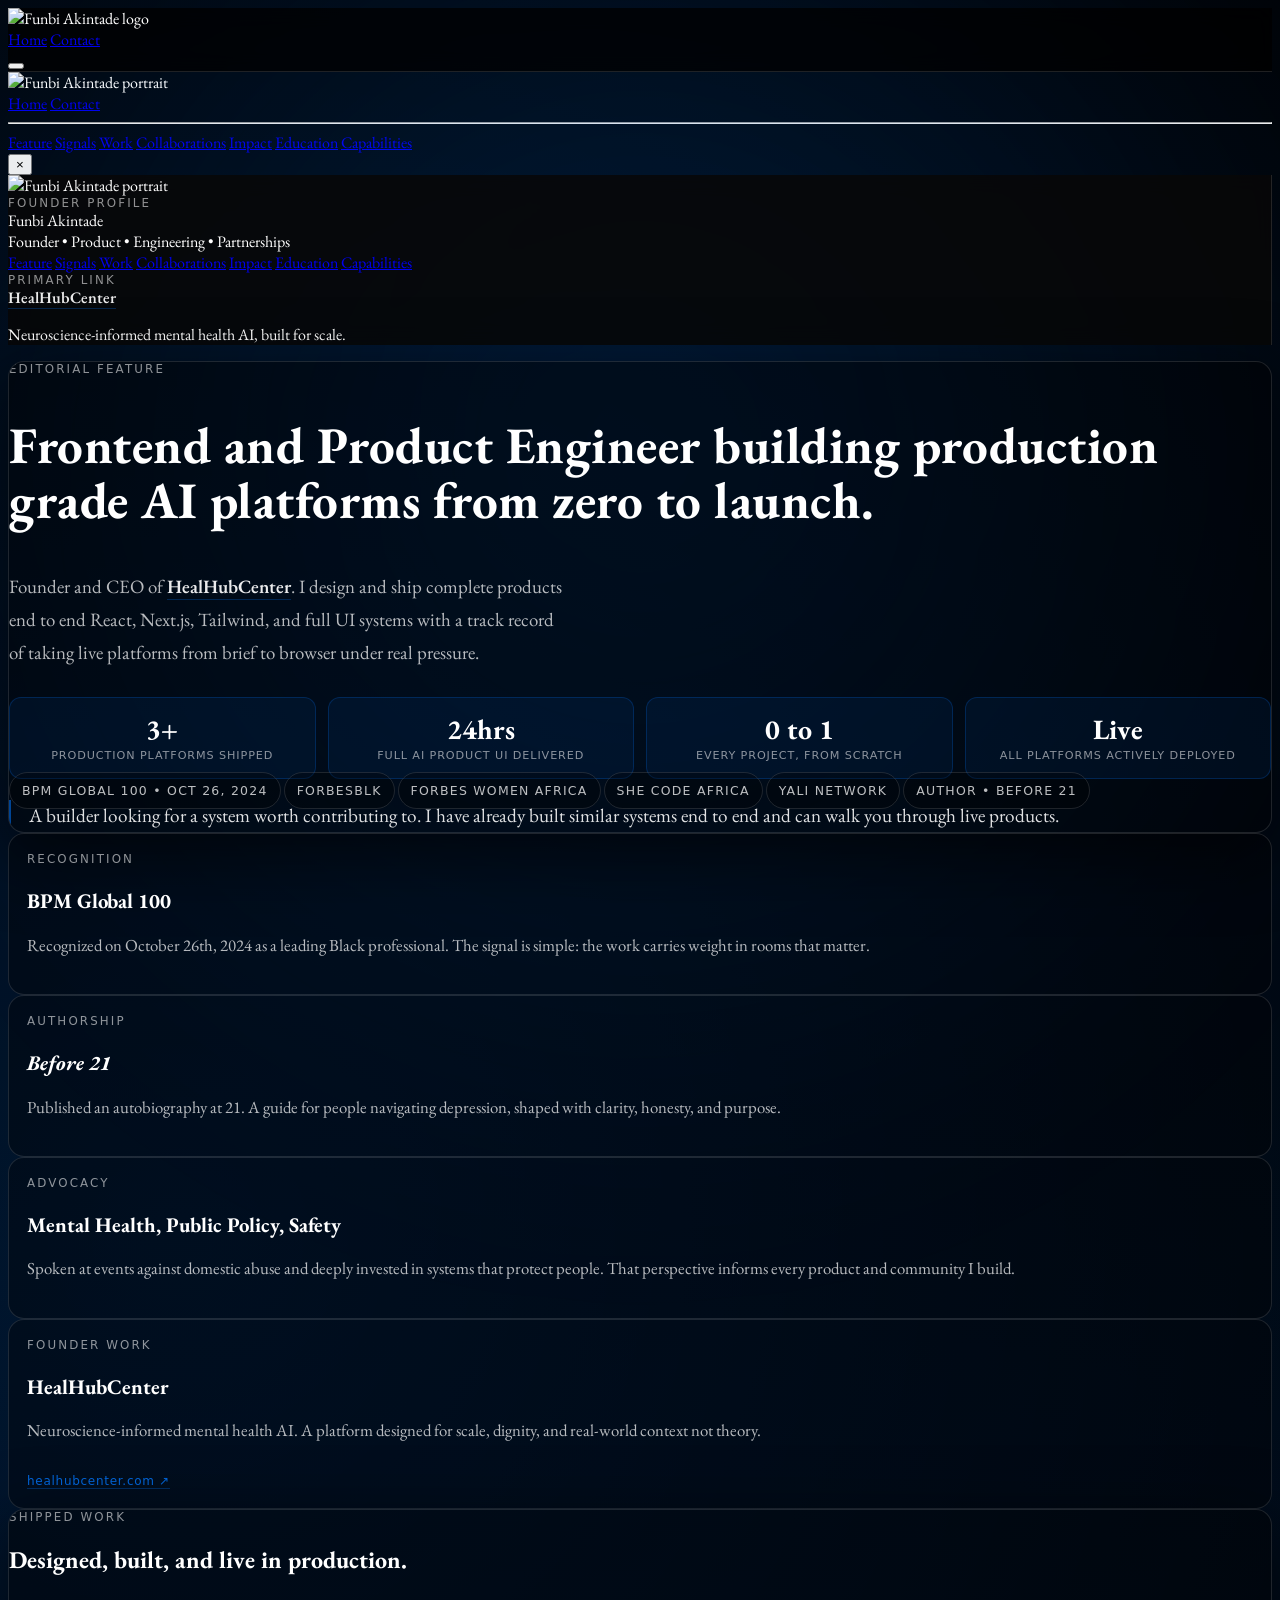
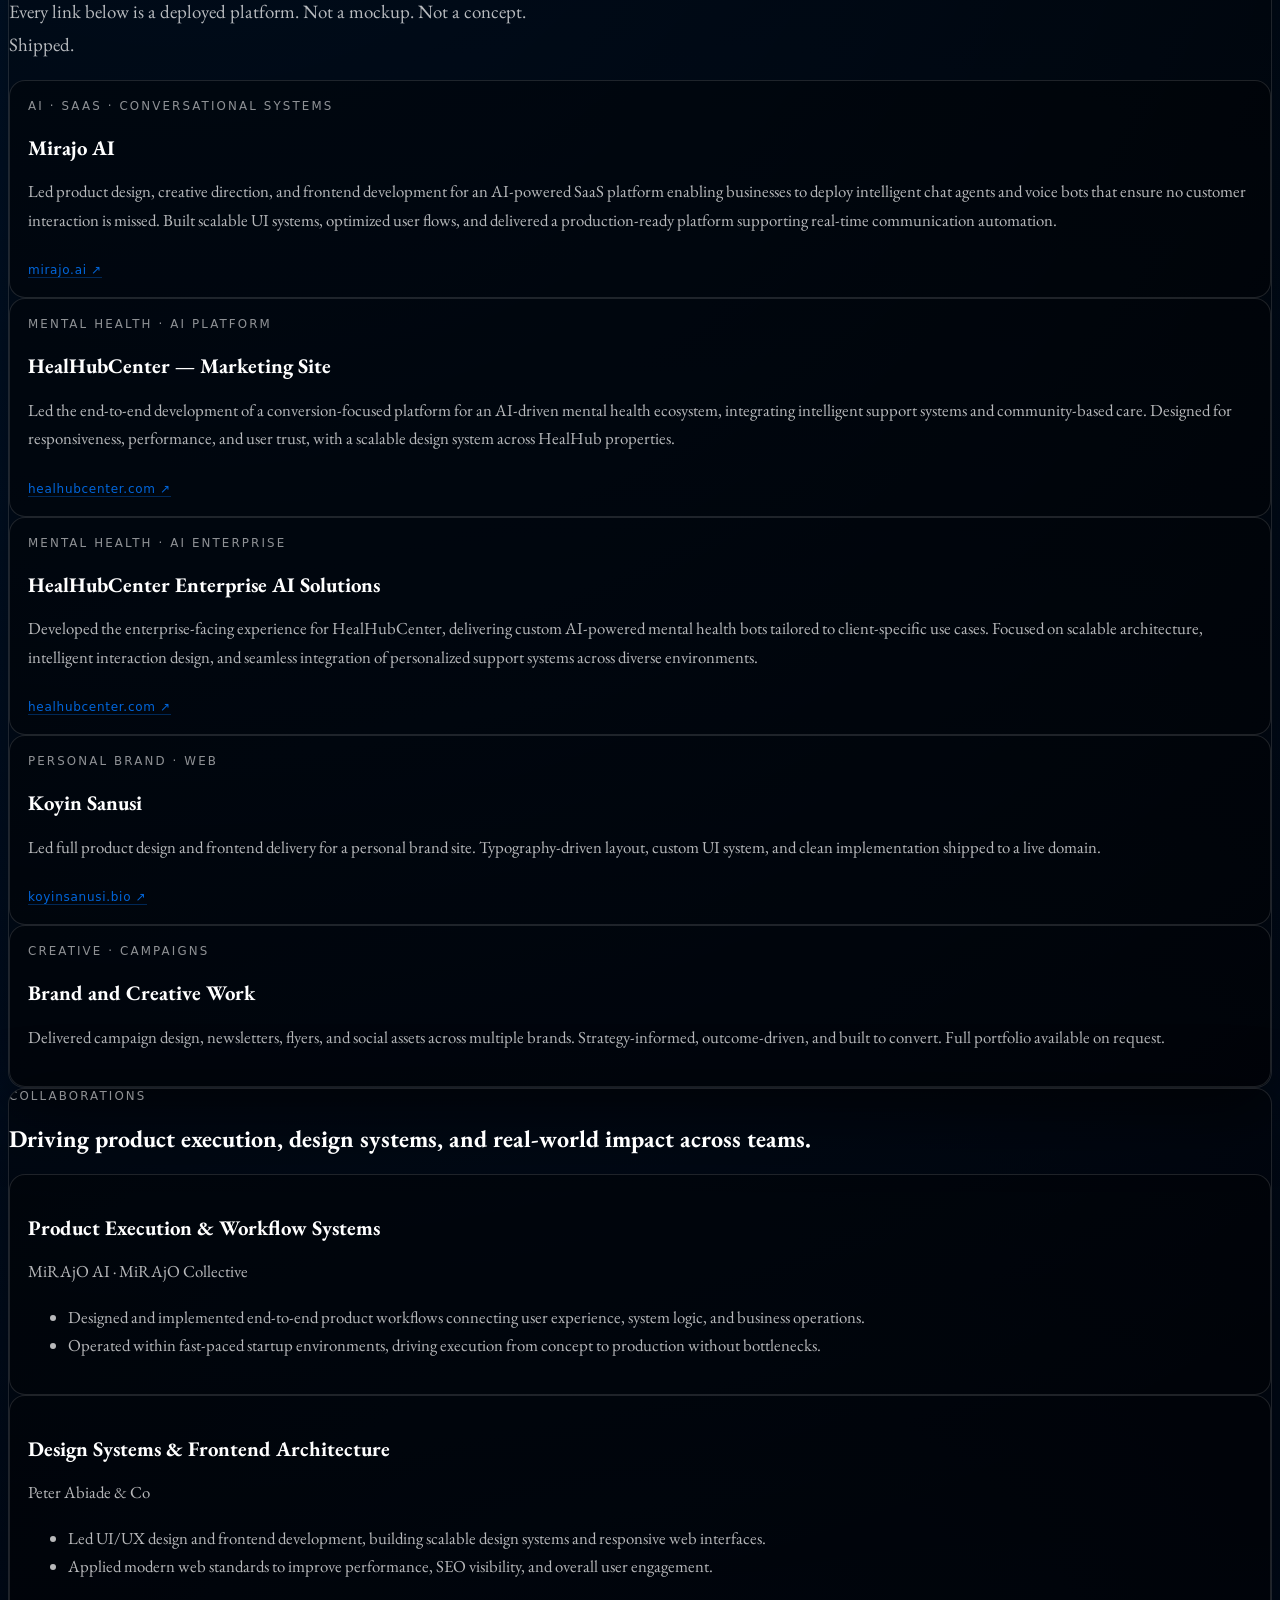
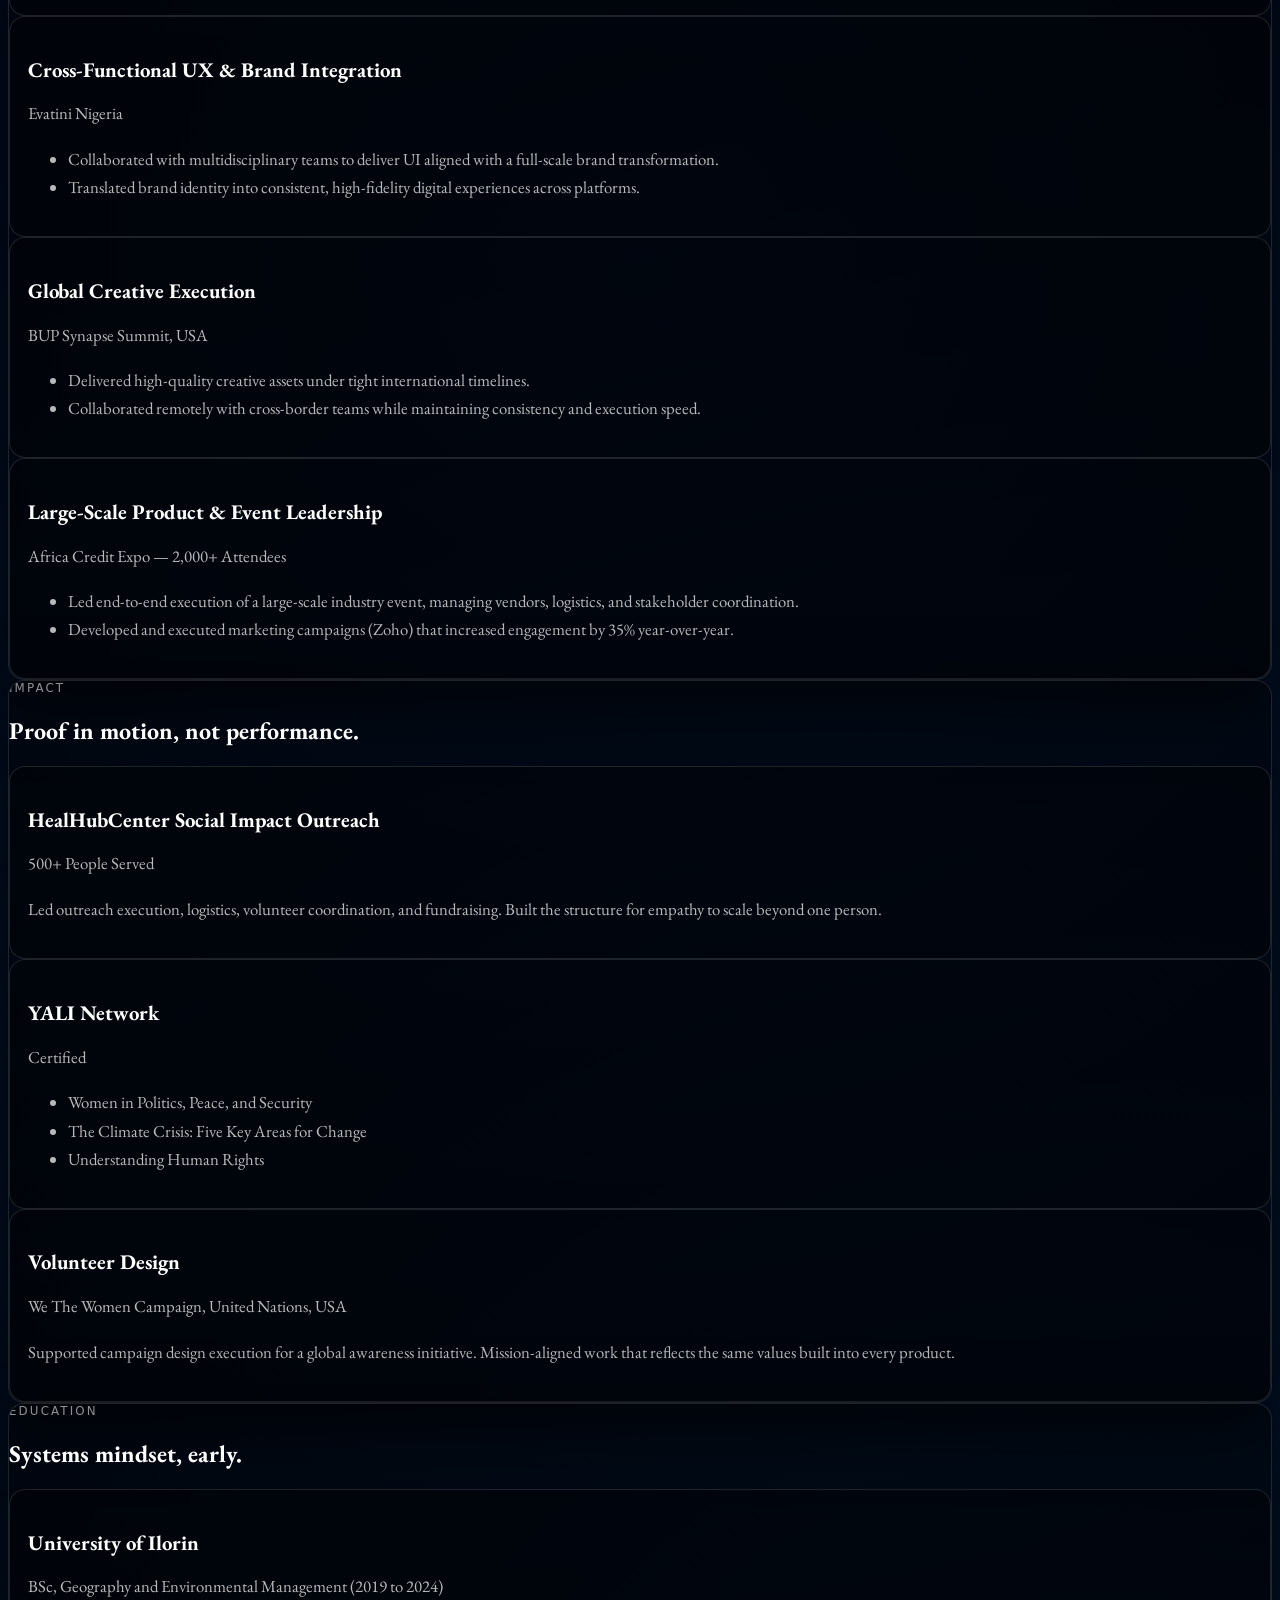
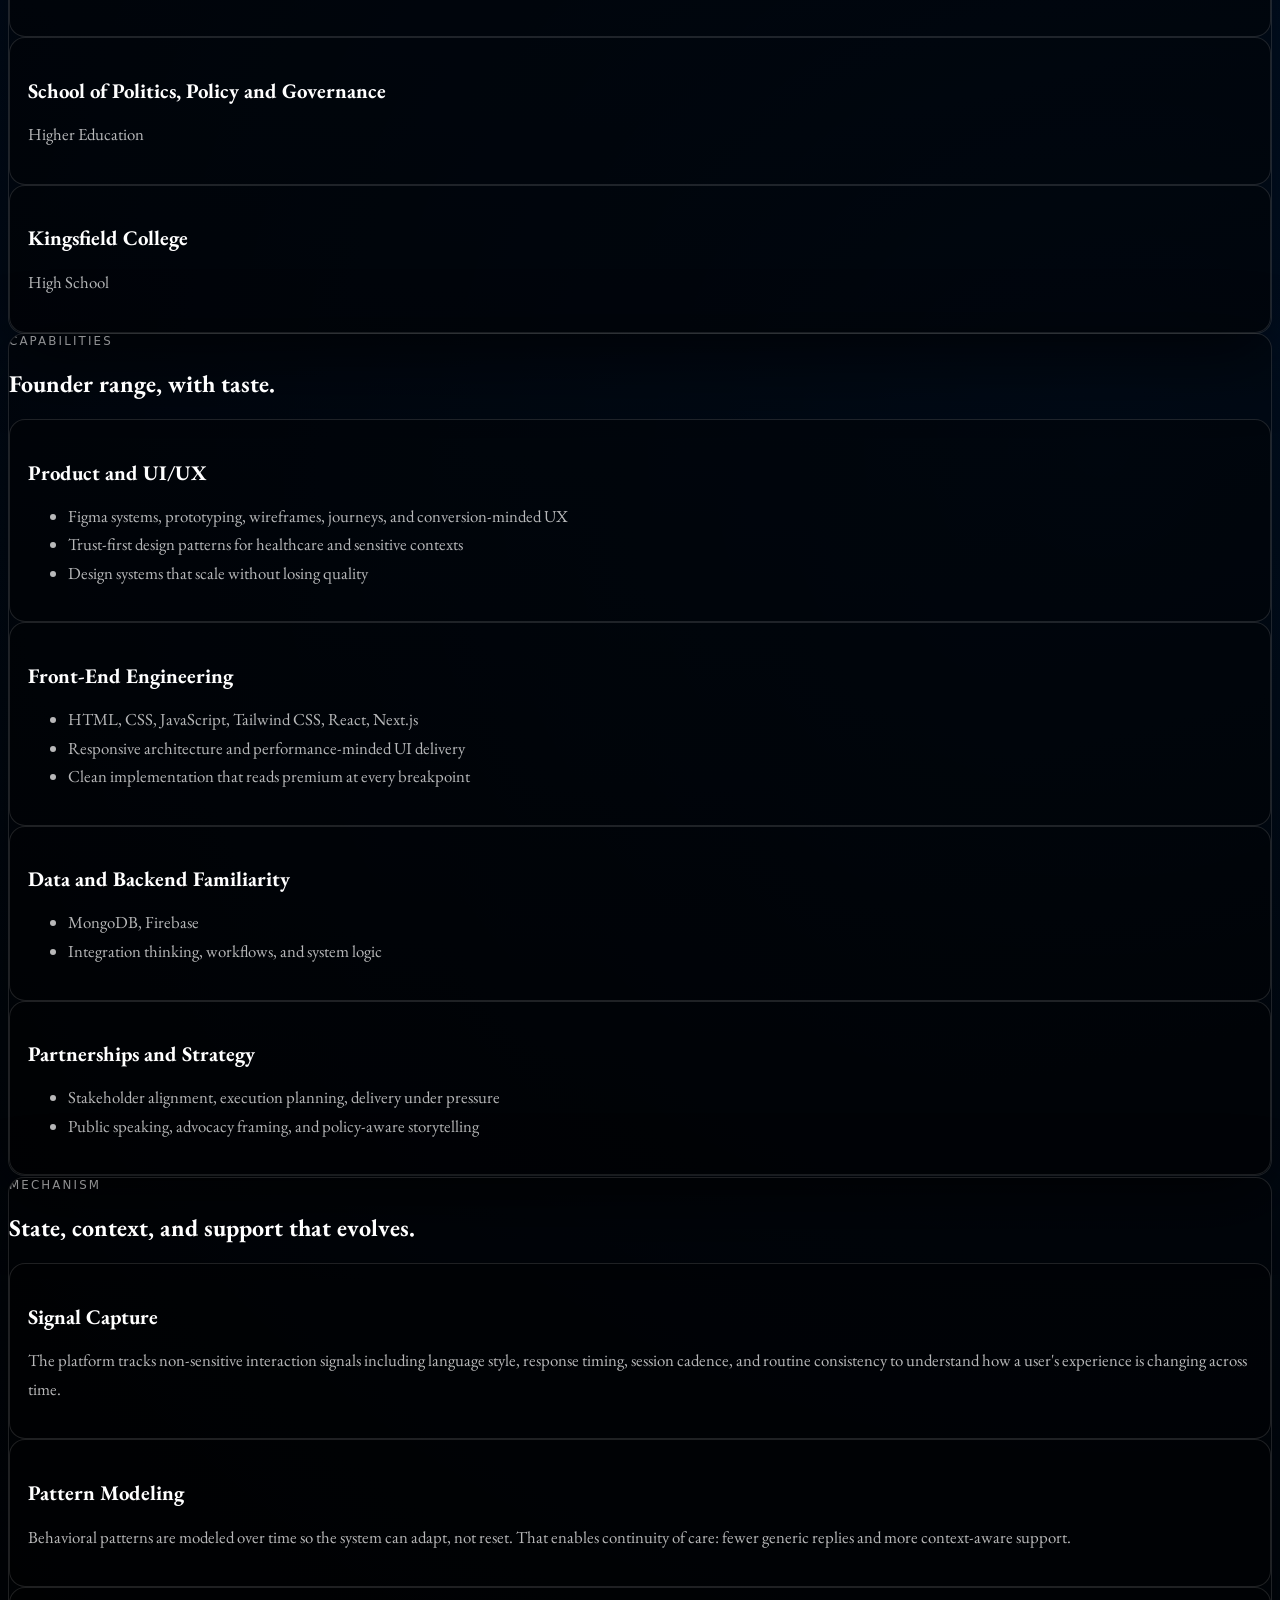
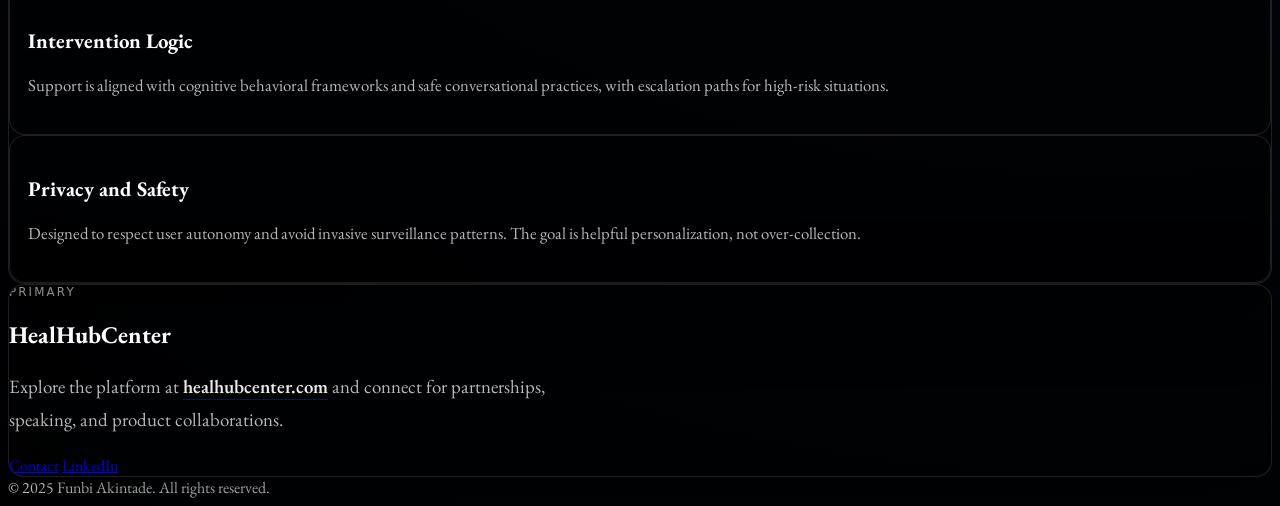
==== commit 6e7d2eb8: "Update collaborations section with AI product positioning and animations" ====
--- a/about.html
+++ b/about.html
@@ -5,14 +5,12 @@
   <meta charset="UTF-8" />
   <meta name="viewport" content="width=device-width, initial-scale=1.0" />
 
-  <!-- Primary SEO -->
   <title>Funbi Akintade | Founder of HealHubCenter | Product • Engineering • Partnerships • Advocacy</title>
   <meta name="description"
     content="Funbi Akintade is the Founder and CEO of HealHubCenter, building neuroscience-informed mental health AI. BPM Global 100 honoree (Oct 26, 2024). Product designer and front-end engineer focused on enterprise-grade experiences, partnerships, and scalable systems. Member of ForbesBLK, Forbes Women Africa, She Code Africa, and YALI Network. Published author of Before 21." />
   <meta name="robots" content="index, follow" />
   <link rel="canonical" href="https://boisterous-meerkat-45f2ab.netlify.app/about.html" />
 
-  <!-- Open Graph -->
   <meta property="og:title"
     content="Funbi Akintade | Founder of HealHubCenter | Product • Engineering • Partnerships" />
   <meta property="og:description"
@@ -21,19 +19,14 @@
   <meta property="og:image"
     content="https://boisterous-meerkat-45f2ab.netlify.app/img/Black%20And%20White%20Minimalist%20Typography%20Personal%20Logo%20(1).png" />
   <meta property="og:url" content="https://boisterous-meerkat-45f2ab.netlify.app/about.html" />
-
-  <!-- Twitter -->
   <meta name="twitter:card" content="summary_large_image" />
 
-  <!-- Fonts -->
   <link rel="preconnect" href="https://fonts.googleapis.com" />
   <link rel="preconnect" href="https://fonts.gstatic.com" crossorigin />
   <link rel="stylesheet"
     href="https://fonts.googleapis.com/css2?family=EB+Garamond:wght@400;500;600;700&display=swap" />
-
   <script src="https://cdn.tailwindcss.com"></script>
 
-  <!-- JSON-LD Person Schema -->
   <script type="application/ld+json">
   {
     "@context": "https://schema.org",
@@ -41,17 +34,9 @@
     "name": "Funbi Akintade",
     "jobTitle": "Founder and CEO, Product Designer, Front-End Engineer",
     "description": "Founder and CEO of HealHubCenter building neuroscience-informed mental health AI. BPM Global 100 honoree (Oct 26, 2024). Member of ForbesBLK, Forbes Women Africa, She Code Africa, and YALI Network. Published author of Before 21.",
-    "worksFor": {
-      "@type": "Organization",
-      "name": "HealHubCenter"
-    },
-    "alumniOf": {
-      "@type": "CollegeOrUniversity",
-      "name": "University of Ilorin"
-    },
-    "sameAs": [
-      "https://www.linkedin.com/in/funbi-akintade-59a4ba237"
-    ]
+    "worksFor": { "@type": "Organization", "name": "HealHubCenter" },
+    "alumniOf": { "@type": "CollegeOrUniversity", "name": "University of Ilorin" },
+    "sameAs": ["https://www.linkedin.com/in/funbi-akintade-59a4ba237"]
   }
   </script>
 
@@ -61,7 +46,6 @@
       --border: rgba(255, 255, 255, 0.12);
       --border2: rgba(255, 255, 255, 0.18);
       --dim: rgba(255, 255, 255, 0.72);
-
       --blue: rgba(0, 119, 255, 0.92);
       --blueA: rgba(0, 119, 255, 0.18);
       --blueB: rgba(0, 119, 255, 0.12);
@@ -253,11 +237,61 @@
       font-size: 1.05rem;
     }
 
+    .live-link {
+      display: inline-block;
+      margin-top: 12px;
+      font-family: system-ui, -apple-system, Segoe UI, Roboto, Arial, sans-serif;
+      font-size: 0.75rem;
+      letter-spacing: 0.06em;
+      color: rgba(0, 119, 255, 0.85);
+      border-bottom: 1px solid rgba(0, 119, 255, 0.3);
+      text-decoration: none;
+      transition: color 0.2s, border-color 0.2s;
+    }
+
+    .live-link:hover {
+      color: var(--blue);
+      border-color: rgba(0, 119, 255, 0.7);
+    }
+
+    /* stat row */
+    .stat-row {
+      display: grid;
+      grid-template-columns: repeat(auto-fit, minmax(140px, 1fr));
+      gap: 12px;
+      margin-top: 28px;
+    }
+
+    .stat-box {
+      background: rgba(0, 119, 255, 0.07);
+      border: 1px solid rgba(0, 119, 255, 0.22);
+      border-radius: 12px;
+      padding: 16px 14px;
+      text-align: center;
+    }
+
+    .stat-box .num {
+      display: block;
+      font-size: 1.75rem;
+      font-weight: 700;
+      color: #fff;
+      line-height: 1.1;
+    }
+
+    .stat-box .label {
+      display: block;
+      font-family: system-ui, -apple-system, Segoe UI, Roboto, Arial, sans-serif;
+      font-size: 0.7rem;
+      letter-spacing: 0.08em;
+      text-transform: uppercase;
+      color: rgba(255, 255, 255, 0.55);
+      margin-top: 5px;
+    }
+
     .fx {
       opacity: 0;
       transform: translateY(18px);
-      transition: opacity 0.75s cubic-bezier(0.16, 1, 0.3, 1),
-        transform 0.75s cubic-bezier(0.16, 1, 0.3, 1);
+      transition: opacity 0.75s cubic-bezier(0.16, 1, 0.3, 1), transform 0.75s cubic-bezier(0.16, 1, 0.3, 1);
       will-change: opacity, transform;
     }
 
@@ -273,15 +307,14 @@
 </head>
 
 <body class="pt-20">
+
   <!-- HEADER -->
   <header class="fixed top-0 left-0 right-0 px-6 py-4 z-50 shadow-lg flex justify-between items-center glass-header">
     <img src="img/Black And White Minimalist Typography Personal Logo (1).png" alt="Funbi Akintade logo" class="h-12">
-
     <nav class="hidden lg:flex gap-8">
       <a href="index.html" class="text-white font-medium hover:text-[rgba(0,119,255,0.92)] transition">Home</a>
       <a href="contact.html" class="text-white font-medium hover:text-[rgba(0,119,255,0.92)] transition">Contact</a>
     </nav>
-
     <button class="lg:hidden flex flex-col space-y-1" onclick="toggleSidebar()" aria-label="Open menu">
       <span class="w-6 h-0.5 bg-white"></span>
       <span class="w-6 h-0.5 bg-white"></span>
@@ -296,52 +329,45 @@
       <img src="img/oppggg.PNG" alt="Funbi Akintade portrait"
         class="w-24 h-24 rounded-full object-cover shadow-lg border border-[rgba(255,255,255,0.12)]">
     </div>
-
     <div class="flex flex-col gap-4">
       <a href="index.html" class="text-white text-lg font-semibold hover:text-[rgba(0,119,255,0.92)]">Home</a>
-       <a href="contact.html" class="text-white text-lg font-semibold hover:text-[rgba(0,119,255,0.92)]">Contact</a>
+      <a href="contact.html" class="text-white text-lg font-semibold hover:text-[rgba(0,119,255,0.92)]">Contact</a>
       <hr class="border-[rgba(255,255,255,0.12)] my-2" />
       <a href="#feature" class="text-white hover:text-[rgba(0,119,255,0.92)]">Feature</a>
       <a href="#signals" class="text-white hover:text-[rgba(0,119,255,0.92)]">Signals</a>
+      <a href="#work" class="text-white hover:text-[rgba(0,119,255,0.92)]">Work</a>
       <a href="#collabs" class="text-white hover:text-[rgba(0,119,255,0.92)]">Collaborations</a>
       <a href="#impact" class="text-white hover:text-[rgba(0,119,255,0.92)]">Impact</a>
       <a href="#education" class="text-white hover:text-[rgba(0,119,255,0.92)]">Education</a>
       <a href="#capabilities" class="text-white hover:text-[rgba(0,119,255,0.92)]">Capabilities</a>
     </div>
-
-    <button id="closeBtn" class="absolute top-4 right-4 text-4xl text-white" aria-label="Close menu">
-      &times;
-    </button>
+    <button id="closeBtn" class="absolute top-4 right-4 text-4xl text-white" aria-label="Close menu">&times;</button>
   </div>
 
   <div class="flex">
+
     <!-- DESKTOP SIDEBAR -->
     <aside class="hidden lg:flex flex-col fixed top-0 left-0 h-full w-72 glass-side pt-28 px-6 space-y-8 z-30">
       <img src="img/oppggg.PNG" alt="Funbi Akintade portrait"
         class="w-24 h-24 rounded-full mx-auto object-cover shadow-lg border border-[rgba(255,255,255,0.12)]">
-
       <div class="text-center">
         <div class="kicker">Founder Profile</div>
         <div class="text-xl font-semibold tracking-tight">Funbi Akintade</div>
-        <div class="text-sm text-[rgba(255,255,255,0.65)] font-sans mt-1">
-          Founder • Product • Engineering • Partnerships
+        <div class="text-sm text-[rgba(255,255,255,0.65)] font-sans mt-1">Founder • Product • Engineering • Partnerships
         </div>
       </div>
-
       <nav class="flex flex-col space-y-4 text-center">
         <a href="#feature" class="text-white transition duration-300 side-link">Feature</a>
         <a href="#signals" class="text-white transition duration-300 side-link">Signals</a>
+        <a href="#work" class="text-white transition duration-300 side-link">Work</a>
         <a href="#collabs" class="text-white transition duration-300 side-link">Collaborations</a>
         <a href="#impact" class="text-white transition duration-300 side-link">Impact</a>
         <a href="#education" class="text-white transition duration-300 side-link">Education</a>
         <a href="#capabilities" class="text-white transition duration-300 side-link">Capabilities</a>
       </nav>
-
       <div class="mt-auto pb-10">
         <div class="kicker mb-2">Primary Link</div>
-        <a class="brand-link healhub-link" href="https://www.healhublopcenter.com" rel="noopener">
-          HealHubCenter
-        </a>
+        <a class="brand-link healhub-link" href="https://www.healhubcenter.com" rel="noopener">HealHubCenter</a>
         <p class="text-[rgba(255,255,255,0.62)] text-sm font-sans mt-3 leading-relaxed">
           Neuroscience-informed mental health AI, built for scale.
         </p>
@@ -354,18 +380,39 @@
       <!-- FEATURE HERO -->
       <section id="feature" class="panel p-8 md:p-10 max-w-5xl mx-auto fx">
         <div class="kicker mb-3">Editorial Feature</div>
+
         <h1 class="headline">
-          Funbi Akintade builds mental health systems with a neuroscience backbone and enterprise-level polish.
+          Frontend and Product Engineer building production grade AI platforms from zero to launch.
         </h1>
 
         <p class="subhead mt-5">
           Founder and CEO of
-          <a class="brand-link healhub-link" href="https://www.healhubcenter.com" rel="noopener">HealHubCenter</a>,
-          I design and ship products where care feels human and the infrastructure scales like software should.
-          My work sits at the intersection of behavioral intelligence, product design, and front-end engineering.
+          <a class="brand-link healhub-link" href="https://www.healhubcenter.com" rel="noopener">HealHubCenter</a>.
+          I design and ship complete products end to end React, Next.js, Tailwind, and full UI systems with a track
+          record of taking live platforms from brief to browser under real pressure.
         </p>
 
-        <div class="mt-7 grid md:grid-cols-3 gap-3">
+        <!-- NUMBERS -->
+        <div class="stat-row">
+          <div class="stat-box">
+            <span class="num">3+</span>
+            <span class="label">Production platforms shipped</span>
+          </div>
+          <div class="stat-box">
+            <span class="num">24hrs</span>
+            <span class="label">Full AI product UI delivered</span>
+          </div>
+          <div class="stat-box">
+            <span class="num">0 to 1</span>
+            <span class="label">Every project, from scratch</span>
+          </div>
+          <div class="stat-box">
+            <span class="num">Live</span>
+            <span class="label">All platforms actively deployed</span>
+          </div>
+        </div>
+
+        <div class="mt-8 grid md:grid-cols-3 gap-3">
           <span class="chip">BPM Global 100 • Oct 26, 2024</span>
           <span class="chip">ForbesBLK</span>
           <span class="chip">Forbes Women Africa</span>
@@ -375,77 +422,94 @@
         </div>
 
         <div class="mt-8 pull-quote">
-          I do not “apply.” I collaborate, build, and move systems forward.
-        </div>
-      </section>
-      <p class="subhead mt-5">
-        Founder and CEO of
-        <a class="brand-link healhub-link" href="https://www.healhubcenter.com" rel="noopener">HealHubCenter</a>,
-        I design and engineer neuroscience-informed mental health AI that adapts in real time, with the polish of
-        enterprise product.
-      </p>
-
-      <div class="mt-8 card">
-        <div class="kicker mb-2">Computational Neuroscience, Applied</div>
-        <h3>How HealHubCenter adapts in real time</h3>
-        <p>
-          HealHubCenter is built on applied computational neuroscience and behavioral science research. Instead of
-          treating support
-          like a one-off chat, the system learns patterns over time and responds with context. It observes interaction
-          signals like
-          language tone, pacing, frequency, and routine shifts to infer a user’s moment-to-moment state and deliver more
-          appropriate support.
-        </p>
-        <p class="mt-3">
-          Under the hood, it uses signal-inspired modeling approaches drawn from years of research across affective
-          neuroscience,
-          cognitive behavioral frameworks, and learning systems. The result is personalized assistance that feels
-          intentional, not generic,
-          while respecting privacy and safety boundaries.
-        </p>
-        <p class="mt-3"
-          style="color: rgba(255,255,255,0.62); font-family: system-ui, -apple-system, Segoe UI, Roboto, Arial, sans-serif; font-size: 0.9rem;">
-          Note: HealHubCenter is a support platform and does not provide medical diagnosis. When risk is detected, the
-          system routes users to appropriate resources and professional care pathways.
-        </p>
-      </div>
+          A builder looking for a system worth contributing to. I have already built similar systems end to end and can
+          walk you through live products.
+        </div>
+      </section>
 
       <!-- SIGNALS -->
       <section id="signals" class="max-w-5xl mx-auto grid md:grid-cols-2 gap-4 fx">
         <div class="card">
           <div class="kicker mb-2">Recognition</div>
           <h3>BPM Global 100</h3>
-          <p>
-            Recognized on October 26th, 2024 as a leading Black professional.
-            The signal is simple: the work carries weight in rooms that matter.
-          </p>
-        </div>
-
+          <p>Recognized on October 26th, 2024 as a leading Black professional. The signal is simple: the work carries
+            weight in rooms that matter.</p>
+        </div>
         <div class="card">
           <div class="kicker mb-2">Authorship</div>
           <h3><em>Before 21</em></h3>
-          <p>
-            Published an autobiography at 21.
-            A guide for people battling depression, shaped with clarity, honesty, and purpose.
-          </p>
-        </div>
-
+          <p>Published an autobiography at 21. A guide for people navigating depression, shaped with clarity, honesty,
+            and purpose.</p>
+        </div>
         <div class="card">
           <div class="kicker mb-2">Advocacy</div>
           <h3>Mental Health, Public Policy, Safety</h3>
-          <p>
-            I have spoken in events against domestic abuse and I care deeply about systems that protect people.
-            That perspective informs how I build products and communities.
-          </p>
-        </div>
-
+          <p>Spoken at events against domestic abuse and deeply invested in systems that protect people. That
+            perspective informs every product and community I build.</p>
+        </div>
         <div class="card">
           <div class="kicker mb-2">Founder Work</div>
           <h3>HealHubCenter</h3>
-          <p>
-            Neuroscience-informed mental health AI.
-            A platform designed for scale, dignity, and real-world context, not theory.
-          </p>
+          <p>Neuroscience-informed mental health AI. A platform designed for scale, dignity, and real-world context not
+            theory.</p>
+          <a class="live-link" href="https://www.healhubcenter.com"  rel="noopener">healhubcenter.com
+            ↗</a>
+        </div>
+      </section>
+
+      <!-- SHIPPED WORK -->
+      <section id="work" class="panel p-8 md:p-10 max-w-5xl mx-auto fx">
+        <div class="kicker mb-3">Shipped Work</div>
+        <h2 class="text-3xl md:text-4xl font-bold tracking-tight mb-2">Designed, built, and live in production.</h2>
+        <p class="subhead mb-6">Every link below is a deployed platform. Not a mockup. Not a concept. Shipped.</p>
+
+        <div class="grid md:grid-cols-2 gap-4">
+
+          <div class="card">
+            <div class="kicker mb-2">AI · SaaS · Conversational Systems</div>
+            <h3>Mirajo AI</h3>
+            <p>Led product design, creative direction, and frontend development for an AI-powered SaaS platform enabling
+              businesses to deploy intelligent chat agents and voice bots that ensure no customer interaction is missed.
+              Built scalable UI systems, optimized user flows, and delivered a production-ready platform supporting
+              real-time communication automation.</p>
+            <a class="live-link" href="https://www.mirajo.ai" rel="noopener">mirajo.ai ↗</a>
+          </div>
+
+          <div class="card">
+            <div class="kicker mb-2">Mental Health · AI Platform</div>
+            <h3>HealHubCenter — Marketing Site</h3>
+            <p>Led the end-to-end development of a conversion-focused platform for an AI-driven mental health ecosystem,
+              integrating intelligent support systems and community-based care. Designed for responsiveness,
+              performance, and user trust, with a scalable design system across HealHub properties.</p>
+            <a class="live-link" href="https://www.healhubcenter.com" rel="noopener">healhubcenter.com
+              ↗</a>
+          </div>
+
+          <div class="card">
+            <div class="kicker mb-2">Mental Health · AI Enterprise</div>
+            <h3>HealHubCenter Enterprise AI Solutions</h3>
+            <p>Developed the enterprise-facing experience for HealHubCenter, delivering custom AI-powered mental health
+              bots tailored to client-specific use cases. Focused on scalable architecture, intelligent interaction
+              design, and seamless integration of personalized support systems across diverse environments.</p>
+            <a class="live-link" href="https://www.healhubcenter.com" rel="noopener">healhubcenter.com
+              ↗</a>
+          </div>
+
+          <div class="card">
+            <div class="kicker mb-2">Personal Brand · Web</div>
+            <h3>Koyin Sanusi</h3>
+            <p>Led full product design and frontend delivery for a personal brand site. Typography-driven layout, custom
+              UI system, and clean implementation shipped to a live domain.</p>
+            <a class="live-link" href="https://www.koyinsanusi.bio"  rel="noopener">koyinsanusi.bio ↗</a>
+          </div>
+
+          <div class="card md:col-span-2">
+            <div class="kicker mb-2">Creative · Campaigns</div>
+            <h3>Brand and Creative Work</h3>
+            <p>Delivered campaign design, newsletters, flyers, and social assets across multiple brands.
+              Strategy-informed, outcome-driven, and built to convert. Full portfolio available on request.</p>
+          </div>
+
         </div>
       </section>
 
@@ -453,55 +517,62 @@
       <section id="collabs" class="panel p-8 md:p-10 max-w-5xl mx-auto fx">
         <div class="kicker mb-3">Collaborations</div>
         <h2 class="text-3xl md:text-4xl font-bold tracking-tight mb-6">
-          Partnered with teams to ship outcomes, not just aesthetics.
+          Driving product execution, design systems, and real-world impact across teams.
         </h2>
 
         <div class="grid md:grid-cols-2 gap-4">
-          <div class="card">
-            <h3>Product and Workflow Delivery</h3>
-            <p class="font-sans text-sm text-[rgba(255,255,255,0.62)]">MiRAjO AI and MiRAjO Collective</p>
+
+          <div class="card">
+            <h3>Product Execution & Workflow Systems</h3>
+            <p class="font-sans text-sm text-[rgba(255,255,255,0.62)]">MiRAjO AI · MiRAjO Collective</p>
             <ul class="list-disc pl-5 mt-3 space-y-2">
-              <li>Built workflows that clarified how users, screens, and operations connect end to end.</li>
-              <li>Supported execution in fast-moving teams where decisions had to ship, not sit.</li>
-            </ul>
-          </div>
-
-          <div class="card">
-            <h3>Design Systems and Web Experiences</h3>
-            <p class="font-sans text-sm text-[rgba(255,255,255,0.62)]">Peter Abiade and Co</p>
+              <li>Designed and implemented end-to-end product workflows connecting user experience, system logic, and
+                business operations.</li>
+              <li>Operated within fast-paced startup environments, driving execution from concept to production without
+                bottlenecks.</li>
+            </ul>
+          </div>
+
+          <div class="card">
+            <h3>Design Systems & Frontend Architecture</h3>
+            <p class="font-sans text-sm text-[rgba(255,255,255,0.62)]">Peter Abiade & Co</p>
             <ul class="list-disc pl-5 mt-3 space-y-2">
-              <li>Led UIUX and web build work with a focus on structure, polish, and usability.</li>
-              <li>Applied web standards to strengthen SEO and elevate engagement.</li>
-            </ul>
-          </div>
-
-          <div class="card">
-            <h3>Cross-Functional UX Collaboration</h3>
+              <li>Led UI/UX design and frontend development, building scalable design systems and responsive web
+                interfaces.</li>
+              <li>Applied modern web standards to improve performance, SEO visibility, and overall user engagement.</li>
+            </ul>
+          </div>
+
+          <div class="card">
+            <h3>Cross-Functional UX & Brand Integration</h3>
             <p class="font-sans text-sm text-[rgba(255,255,255,0.62)]">Evatini Nigeria</p>
             <ul class="list-disc pl-5 mt-3 space-y-2">
-              <li>Collaborated with branding and design teams on UI for a rebranding initiative.</li>
-              <li>Delivered clean interface work that matched the new brand direction.</li>
-            </ul>
-          </div>
-
-          <div class="card">
-            <h3>International Creative Delivery</h3>
+              <li>Collaborated with multidisciplinary teams to deliver UI aligned with a full-scale brand
+                transformation.</li>
+              <li>Translated brand identity into consistent, high-fidelity digital experiences across platforms.</li>
+            </ul>
+          </div>
+
+          <div class="card">
+            <h3>Global Creative Execution</h3>
             <p class="font-sans text-sm text-[rgba(255,255,255,0.62)]">BUP Synapse Summit, USA</p>
             <ul class="list-disc pl-5 mt-3 space-y-2">
-              <li>Volunteered creative design and delivered under tight deadlines.</li>
-              <li>Worked remotely with an international team and kept quality intact.</li>
+              <li>Delivered high-quality creative assets under tight international timelines.</li>
+              <li>Collaborated remotely with cross-border teams while maintaining consistency and execution speed.</li>
             </ul>
           </div>
 
           <div class="card md:col-span-2">
-            <h3>Project Leadership at Scale</h3>
-            <p class="font-sans text-sm text-[rgba(255,255,255,0.62)]">Africa Credit Expo, 2,000+ Attendees</p>
+            <h3>Large-Scale Product & Event Leadership</h3>
+            <p class="font-sans text-sm text-[rgba(255,255,255,0.62)]">Africa Credit Expo — 2,000+ Attendees</p>
             <ul class="list-disc pl-5 mt-3 space-y-2">
-              <li>Led full-scale planning and execution including vendors, logistics, and speaker coordination.</li>
-              <li>Created marketing collateral and campaigns using Zoho supporting a 35% engagement lift year over year.
+              <li>Led end-to-end execution of a large-scale industry event, managing vendors, logistics, and stakeholder
+                coordination.</li>
+              <li>Developed and executed marketing campaigns (Zoho) that increased engagement by 35% year-over-year.
               </li>
             </ul>
           </div>
+
         </div>
       </section>
 
@@ -510,41 +581,28 @@
         <div class="panel p-8 md:p-10">
           <div class="kicker mb-3">Impact</div>
           <h2 class="text-3xl md:text-4xl font-bold tracking-tight mb-6">Proof in motion, not performance.</h2>
-
           <div class="grid md:grid-cols-2 gap-4">
             <div class="card">
               <h3>HealHubCenter Social Impact Outreach</h3>
-              <p class="font-sans text-sm text-[rgba(255,255,255,0.62)]">300+ People Served</p>
-              <p class="mt-3">
-                Led outreach execution, logistics, volunteer coordination, and fundraising.
-                The goal was simple: structure empathy so it can scale.
-              </p>
+              <p class="font-sans text-sm text-[rgba(255,255,255,0.62)]">500+ People Served</p>
+              <p class="mt-3">Led outreach execution, logistics, volunteer coordination, and fundraising. Built the
+                structure for empathy to scale beyond one person.</p>
             </div>
-
             <div class="card">
-              <h3>YALI Network Learning</h3>
-              <p class="font-sans text-sm text-[rgba(255,255,255,0.62)]">Certifications</p>
+              <h3>YALI Network</h3>
+              <p class="font-sans text-sm text-[rgba(255,255,255,0.62)]">Certified</p>
               <ul class="list-disc pl-5 mt-3 space-y-2">
                 <li>Women in Politics, Peace, and Security</li>
                 <li>The Climate Crisis: Five Key Areas for Change</li>
                 <li>Understanding Human Rights</li>
               </ul>
             </div>
-
             <div class="card md:col-span-2">
               <h3>Volunteer Design</h3>
               <p class="font-sans text-sm text-[rgba(255,255,255,0.62)]">We The Women Campaign, United Nations, USA</p>
-              <p class="mt-3">
-                Supported campaign design execution for a global awareness initiative.
-                Mission-aligned work that reflects the same values I build into products.
-              </p>
+              <p class="mt-3">Supported campaign design execution for a global awareness initiative. Mission-aligned
+                work that reflects the same values built into every product.</p>
             </div>
-          </div>
-
-          <div class="mt-7 font-sans text-sm text-[rgba(255,255,255,0.65)] leading-relaxed">
-            Senior signal: this page is written like a founder profile, not a job-seeker bio.
-            Clear roles, measurable outcomes, and credible affiliations help your name rank and your story land with
-            decision makers.
           </div>
         </div>
       </section>
@@ -553,18 +611,15 @@
       <section id="education" class="panel p-8 md:p-10 max-w-5xl mx-auto fx">
         <div class="kicker mb-3">Education</div>
         <h2 class="text-3xl md:text-4xl font-bold tracking-tight mb-6">Systems mindset, early.</h2>
-
         <div class="grid md:grid-cols-2 gap-4">
           <div class="card">
             <h3>University of Ilorin</h3>
             <p class="mt-2">BSc, Geography and Environmental Management (2019 to 2024)</p>
           </div>
-
           <div class="card">
             <h3>School of Politics, Policy and Governance</h3>
             <p class="mt-2">Higher Education</p>
           </div>
-
           <div class="card">
             <h3>Kingsfield College</h3>
             <p class="mt-2">High School</p>
@@ -576,26 +631,23 @@
       <section id="capabilities" class="panel p-8 md:p-10 max-w-5xl mx-auto fx">
         <div class="kicker mb-3">Capabilities</div>
         <h2 class="text-3xl md:text-4xl font-bold tracking-tight mb-6">Founder range, with taste.</h2>
-
         <div class="grid md:grid-cols-2 gap-4">
           <div class="card">
-            <h3>Product and UIUX</h3>
+            <h3>Product and UI/UX</h3>
             <ul class="list-disc pl-5 mt-2 space-y-2">
               <li>Figma systems, prototyping, wireframes, journeys, and conversion-minded UX</li>
               <li>Trust-first design patterns for healthcare and sensitive contexts</li>
               <li>Design systems that scale without losing quality</li>
             </ul>
           </div>
-
           <div class="card">
             <h3>Front-End Engineering</h3>
             <ul class="list-disc pl-5 mt-2 space-y-2">
               <li>HTML, CSS, JavaScript, Tailwind CSS, React, Next.js</li>
               <li>Responsive architecture and performance-minded UI delivery</li>
-              <li>Clean implementation that reads premium</li>
-            </ul>
-          </div>
-
+              <li>Clean implementation that reads premium at every breakpoint</li>
+            </ul>
+          </div>
           <div class="card">
             <h3>Data and Backend Familiarity</h3>
             <ul class="list-disc pl-5 mt-2 space-y-2">
@@ -603,7 +655,6 @@
               <li>Integration thinking, workflows, and system logic</li>
             </ul>
           </div>
-
           <div class="card">
             <h3>Partnerships and Strategy</h3>
             <ul class="list-disc pl-5 mt-2 space-y-2">
@@ -613,47 +664,31 @@
           </div>
         </div>
       </section>
+
+      <!-- MECHANISM -->
       <section id="mechanism" class="panel p-8 md:p-10 max-w-5xl mx-auto fx">
         <div class="kicker mb-3">Mechanism</div>
-        <h2 class="text-3xl md:text-4xl font-bold tracking-tight mb-6">
-          State, context, and support that evolves.
-        </h2>
-
+        <h2 class="text-3xl md:text-4xl font-bold tracking-tight mb-6">State, context, and support that evolves.</h2>
         <div class="grid md:grid-cols-2 gap-4">
           <div class="card">
             <h3>Signal Capture</h3>
-            <p>
-              The platform tracks non-sensitive interaction signals such as language style, response timing, session
-              cadence,
-              and routine consistency to understand how a user’s experience is changing across time.
-            </p>
-          </div>
-
+            <p>The platform tracks non-sensitive interaction signals including language style, response timing, session
+              cadence, and routine consistency to understand how a user's experience is changing across time.</p>
+          </div>
           <div class="card">
             <h3>Pattern Modeling</h3>
-            <p>
-              Behavioral patterns are modeled over time so the system can adapt, not reset. That enables continuity of
-              care:
-              fewer generic replies and more context-aware support.
-            </p>
-          </div>
-
+            <p>Behavioral patterns are modeled over time so the system can adapt, not reset. That enables continuity of
+              care: fewer generic replies and more context-aware support.</p>
+          </div>
           <div class="card">
             <h3>Intervention Logic</h3>
-            <p>
-              Support is aligned with cognitive behavioral frameworks and safe conversational practices, with escalation
-              paths
-              for high-risk situations.
-            </p>
-          </div>
-
+            <p>Support is aligned with cognitive behavioral frameworks and safe conversational practices, with
+              escalation paths for high-risk situations.</p>
+          </div>
           <div class="card">
             <h3>Privacy and Safety</h3>
-            <p>
-              Designed to respect user autonomy and avoid invasive surveillance patterns. The goal is helpful
-              personalization,
-              not over-collection.
-            </p>
+            <p>Designed to respect user autonomy and avoid invasive surveillance patterns. The goal is helpful
+              personalization, not over-collection.</p>
           </div>
         </div>
       </section>
@@ -667,20 +702,15 @@
             <p class="subhead mt-3">
               Explore the platform at
               <a class="brand-link healhub-link" href="https://www.healhubcenter.com"
-                rel="noopener">HealhubCenter.com</a>
+                rel="noopener">healhubcenter.com</a>
               and connect for partnerships, speaking, and product collaborations.
             </p>
           </div>
-
           <div class="flex gap-3 font-sans">
             <a href="contact.html"
-              class="px-5 py-3 rounded-full border border-[rgba(255,255,255,0.16)] bg-[rgba(0,0,0,0.35)] hover:border-[rgba(255,255,255,0.28)] transition">
-              Contact
-            </a>
+              class="px-5 py-3 rounded-full border border-[rgba(255,255,255,0.16)] bg-[rgba(0,0,0,0.35)] hover:border-[rgba(255,255,255,0.28)] transition">Contact</a>
             <a href="https://www.linkedin.com/in/funbi-akintade-59a4ba237" rel="noopener"
-              class="px-5 py-3 rounded-full border border-[rgba(0,119,255,0.35)] bg-[rgba(0,119,255,0.10)] hover:border-[rgba(0,119,255,0.60)] transition">
-              LinkedIn
-            </a>
+              class="px-5 py-3 rounded-full border border-[rgba(0,119,255,0.35)] bg-[rgba(0,119,255,0.10)] hover:border-[rgba(0,119,255,0.60)] transition">LinkedIn</a>
           </div>
         </div>
       </section>
